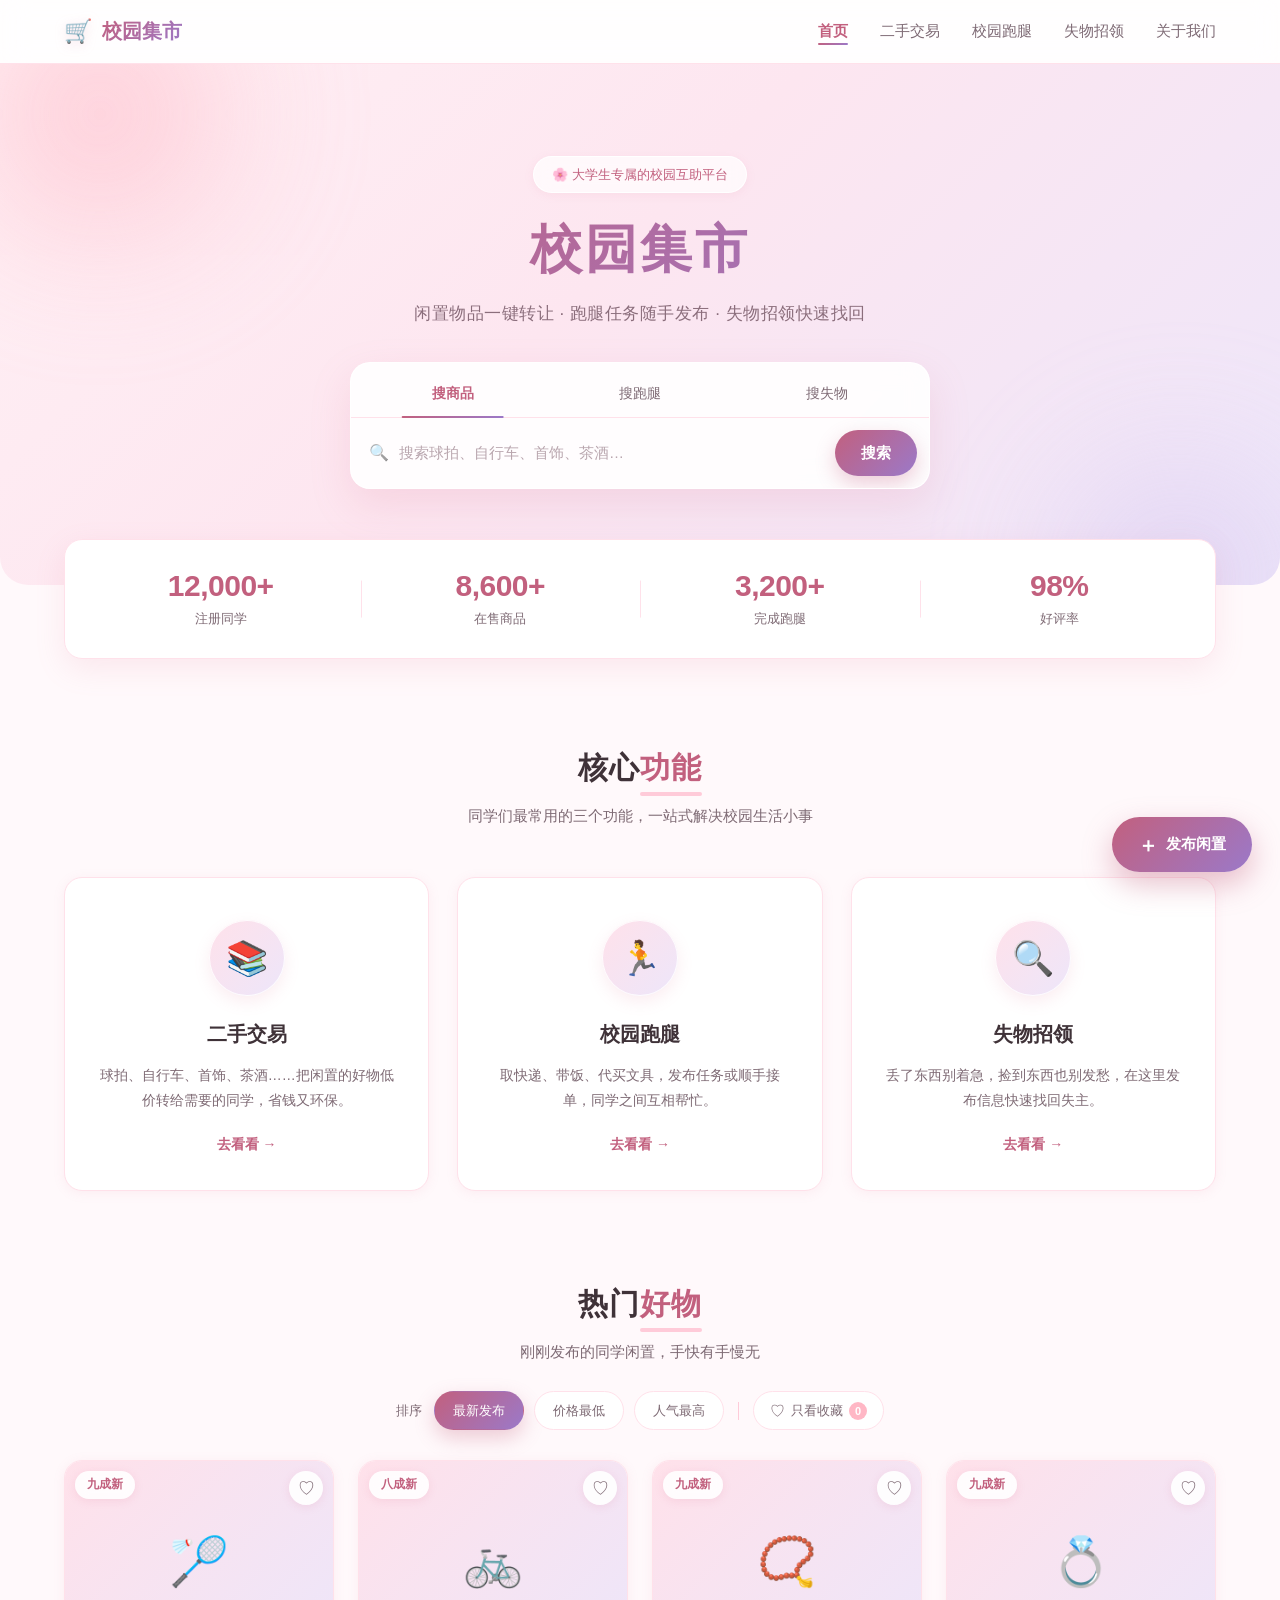
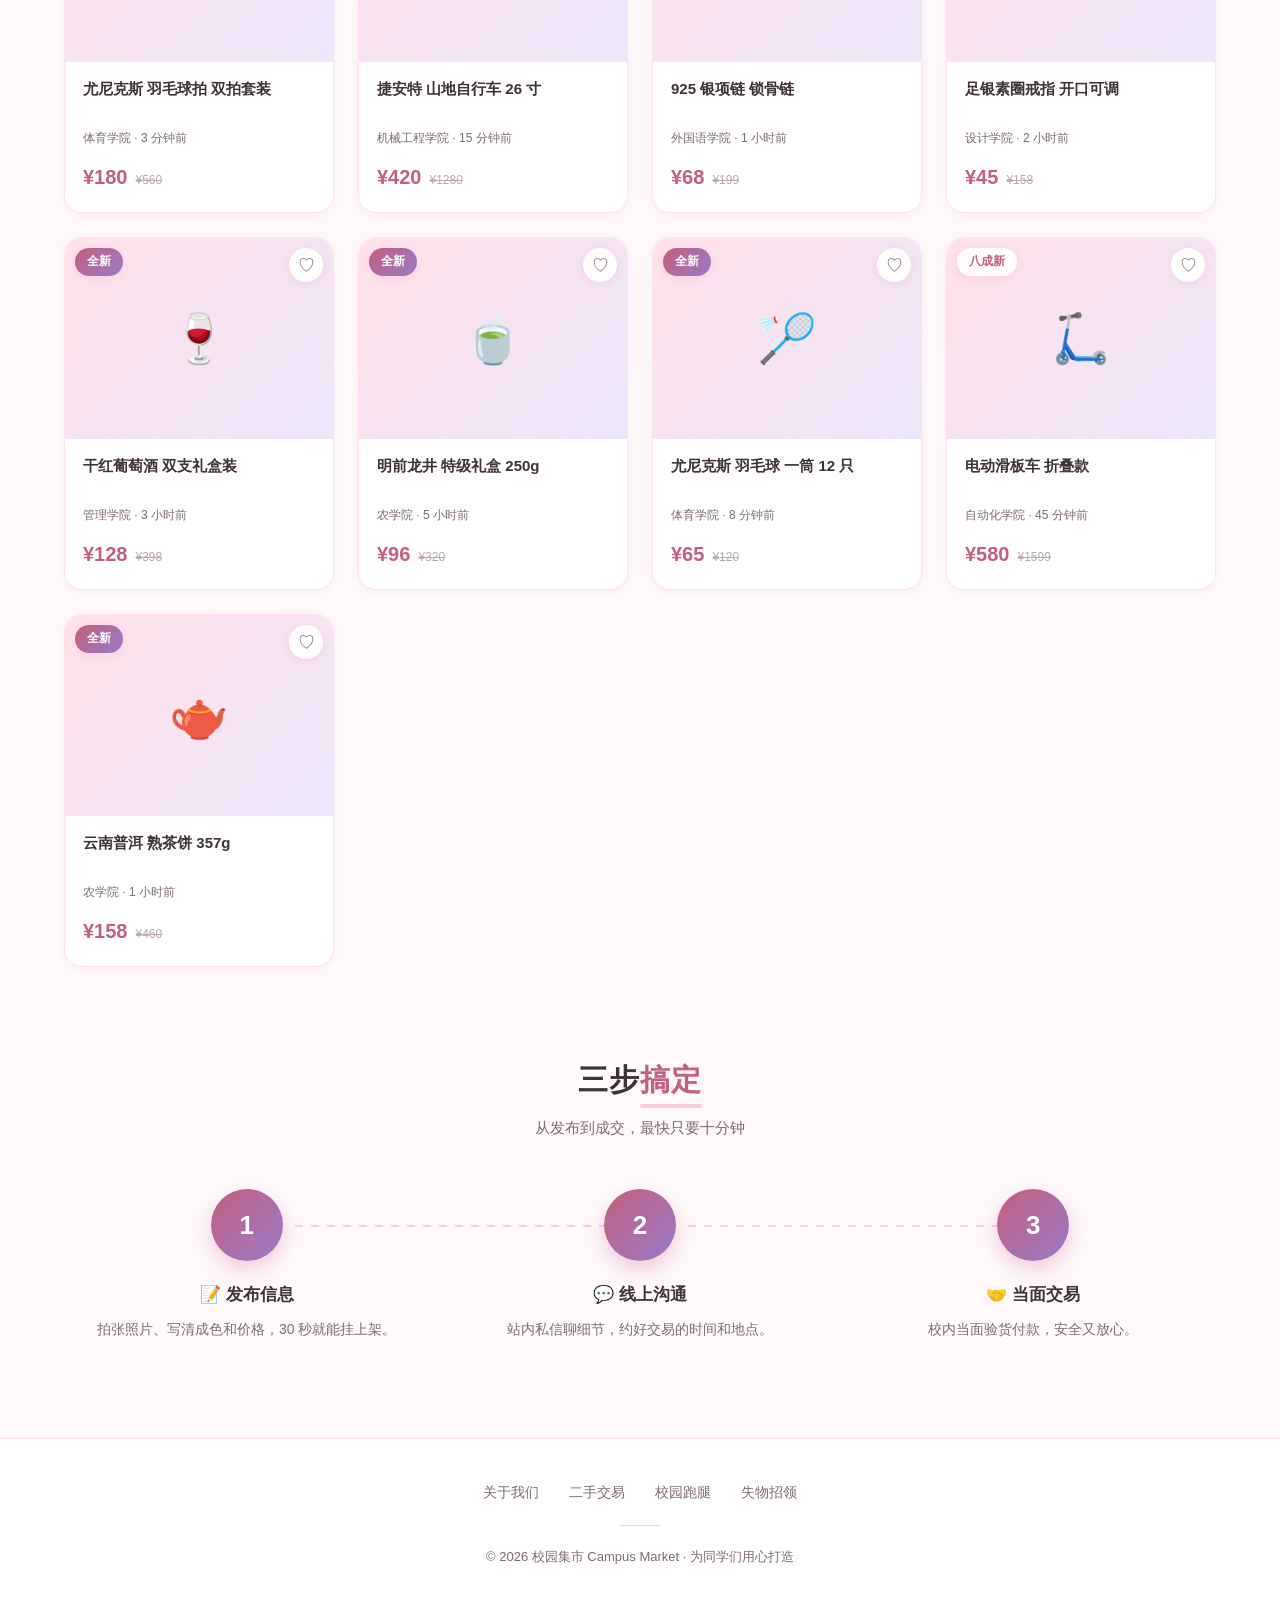
==== index.html @ 356d1a23 "Add files via upload" ====
<!DOCTYPE html>
<!-- 声明文档类型为 HTML5，浏览器会以“标准模式”渲染页面 -->
<html lang="zh-CN">
<!-- lang="zh-CN" 告诉浏览器和搜索引擎：本页面的主要语言是简体中文 -->

<head>
    <!-- ==================== 页面元信息（不会显示在页面上） ==================== -->

    <!-- 字符编码使用 UTF-8，否则中文可能显示成乱码 -->
    <meta charset="UTF-8">

    <!-- 移动端适配：让页面宽度 = 设备宽度，初始缩放比例为 1，保证手机上不变形 -->
    <meta name="viewport" content="width=device-width, initial-scale=1.0">

    <!-- 页面描述，主要给搜索引擎看（SEO），对页面显示没有影响 -->
    <meta name="description" content="校园集市 —— 大学生专属的二手交易、校园跑腿与失物招领平台">

    <!-- 显示在浏览器标签页上的标题 -->
    <title>校园集市 - 大学生二手交易与互助平台</title>

    <!-- 引入外部样式表：rel="stylesheet" 表示“这是一个样式表”，href 是文件路径
         （三个文件在同一个目录下，所以直接写文件名即可）
         注意：<link> 必须写在 <head> 里，且要在页面渲染前加载，否则会出现“样式闪烁” -->
    <link rel="stylesheet" href="style.css">

    <!-- 浏览器标签页上的小图标。SVG 一个文件适配所有尺寸，缩放不糊 -->
    <link rel="icon" type="image/svg+xml" href="favicon.svg">

    <!-- 手机浏览器地址栏的配色，跟着站点主题走。没有这句会是一截白条 -->
    <meta name="theme-color" content="#FFE1EA">

    <!-- ==================== 引入脚本 ====================

         三个文件按顺序执行（defer 会保证按书写顺序跑，不会打乱）：

           common.js  公共部分：提示条、本地存储、通用小工具
           goods.js   商品模块：卡片、排序、收藏、筛选、弹窗、发布
           home.js    只有首页才有的：首屏搜索栏、数字滚动统计

         拆开的好处：二手交易页也只需要 common.js + goods.js，
         不用把首页那套搜索栏和统计条的代码也拖过去。
         （浏览器会缓存这几个文件，第二个页面打开时不会重新下载。）

         defer 表示“等 HTML 全部解析完再执行”，
         否则脚本可能找不到还没被创建出来的页面元素。 -->
    <script src="common.js" defer></script>
    <script src="chat.js" defer></script>
    <script src="goods.js" defer></script>
    <script src="home.js" defer></script>
</head>

<body>

    <!-- ==================================================================
         一、顶部导航栏
         <header> 表示页面的“页眉”区域；class="navbar" 交给 CSS 做固定定位 + 毛玻璃
         ================================================================== -->
    <header class="navbar">
        <!-- 用一个容器把内容限制在最大宽度内并水平居中，内容不会贴到屏幕两边 -->
        <div class="nav-container">

            <!-- Logo 区域：点击可以回到首页 -->
            <a href="index.html" class="logo">
                <span class="logo-icon">🛒</span>
                <!-- 这个 span 里的文字会被 CSS 做成“粉紫渐变文字” -->
                <span class="logo-text">校园集市</span>
            </a>

            <!-- <nav> 表示“导航”区域，<ul> 是无序列表，<li> 是列表项 -->
            <nav class="nav-wrap">
                <ul class="nav-menu">
                    <!-- class="active" 用来标记“当前所在页面”，CSS 会给它加下划线。
                         每个页面把自己的那一个改成 active 即可，
                         这样用户一眼就知道自己在哪儿。 -->
                    <li><a href="index.html" class="active">首页</a></li>
                    <li><a href="goods.html">二手交易</a></li>
                    <li><a href="errand.html">校园跑腿</a></li>
                    <li><a href="lost.html">失物招领</a></li>
                    <li><a href="about.html">关于我们</a></li>
                </ul>
            </nav>

        </div>
    </header>

    <!-- <main> 表示页面的“主要内容”区域，一个页面通常只写一个。
         它同时承担着“把页脚顶到页面最底部”的任务，具体原理见 style.css -->
    <main>

        <!-- ==================================================================
             二、欢迎横幅（Hero 区域）
             ================================================================== -->
        <section class="hero">

            <!-- 装饰用的柔光圆斑：纯视觉效果，不承载任何信息。
                 aria-hidden="true" 告诉屏幕阅读器“直接跳过这两个元素”，
                 否则读屏软件可能会把它们当成无意义的内容念出来。 -->
            <div class="hero-blob hero-blob--sakura" aria-hidden="true"></div>
            <div class="hero-blob hero-blob--lilac" aria-hidden="true"></div>

            <div class="hero-content">

                <!-- 小徽章：一句话点明产品定位，比直接上大标题更有层次 -->
                <span class="hero-badge">🌸 大学生专属的校园互助平台</span>

                <!-- h1 是页面的一级标题，一个页面最好只出现一次 -->
                <h1 class="hero-title">校园集市</h1>

                <!-- 副标题：对主标题做进一步说明 -->
                <p class="hero-subtitle">闲置物品一键转让 · 跑腿任务随手发布 · 失物招领快速找回</p>

                <!-- ============================================================
                     搜索栏（本页核心入口）

                     role="search" 是一个无障碍标记，告诉读屏软件“这块是搜索区”。
                     用 <form> 包起来的好处：按回车键能直接提交，不用另外写键盘事件。

                     ★ 注意每个 tab 上的 data-placeholder 属性。
                       data-* 是 HTML5 提供的“自定义数据属性”，
                       专门用来在标签上挂一些 JS 需要读、但页面上不显示的小数据。
                       这里存的是“切换到该标签时，输入框应该显示什么提示语”，
                       JS 用 tab.dataset.placeholder 就能读到。
                     ============================================================ -->
                <form class="search-card" role="search">

                    <!-- 搜索类型切换标签 -->
                    <div class="search-tabs" aria-label="选择搜索类型">

                        <!-- is-active 表示“当前选中”。
                             type="button" 很关键：<button> 在 form 里默认是 submit，
                             不加这句，点标签会直接提交表单刷新页面。 -->
                        <button type="button" class="search-tab is-active" aria-pressed="true"
                                data-tab="goods"
                                data-placeholder="搜索球拍、自行车、首饰、茶酒…">搜商品</button>

                        <button type="button" class="search-tab" aria-pressed="false"
                                data-tab="errand"
                                data-placeholder="搜索取快递、带饭、代买文具…">搜跑腿</button>

                        <button type="button" class="search-tab" aria-pressed="false"
                                data-tab="lost"
                                data-placeholder="搜索校园卡、雨伞、耳机…">搜失物</button>

                    </div>

                    <!-- 输入行：放大镜图标 + 输入框 + 搜索按钮 -->
                    <div class="search-row">
                        <span class="search-icon" aria-hidden="true">🔍</span>

                        <!-- aria-label 是给读屏软件念的说明。
                             因为这里没有可见的 <label> 文字，所以要补一个 -->
                        <input type="search" class="search-input"
                               placeholder="搜索球拍、自行车、首饰、茶酒…"
                               aria-label="搜索内容">

                        <button type="submit" class="search-submit">搜索</button>
                    </div>

                </form>

            </div>
        </section>

        <!-- ==================================================================
             三、数据统计条
             用一组数字快速建立信任感。它靠负外边距“骑”在 Hero 的底边上，
             和 Hero 的圆角咬合在一起，是很常见的精致排版手法。
             ================================================================== -->
        <section class="stats">
            <div class="stats-card">

                <!-- 每个数字都是「数值 + 说明」的结构。
                     data-target 存目标数字、data-suffix 存单位，
                     script.js 会读这两个属性做“数字从 0 滚上来”的动画。
                     标签里的文字是给 JS 没加载出来时兜底用的。 -->
                <div class="stat">
                    <span class="stat-num" data-target="12000" data-suffix="+">12,000+</span>
                    <span class="stat-label">注册同学</span>
                </div>

                <div class="stat">
                    <span class="stat-num" data-target="8600" data-suffix="+">8,600+</span>
                    <span class="stat-label">在售商品</span>
                </div>

                <div class="stat">
                    <span class="stat-num" data-target="3200" data-suffix="+">3,200+</span>
                    <span class="stat-label">完成跑腿</span>
                </div>

                <div class="stat">
                    <span class="stat-num" data-target="98" data-suffix="%">98%</span>
                    <span class="stat-label">好评率</span>
                </div>

            </div>
        </section>

        <!-- ==================================================================
             四、核心功能卡片
             ================================================================== -->
        <section class="features">

            <!-- 标题用 <span> 包住后半部分，方便单独给这几个字上色（标题高亮） -->
            <h2 class="section-title">核心<span>功能</span></h2>
            <p class="section-subtitle">同学们最常用的三个功能，一站式解决校园生活小事</p>

            <!-- 外层用 CSS Grid 布局，三张卡片会自动排列并适配屏幕宽度 -->
            <div class="card-grid">

                <!-- 卡片 1：二手交易

                     ★ 整张卡片本身就是一个 <a>，点哪儿都能跳进对应的页面。

                       注意里面那个“去看看”必须写成 <span>，不能再是 <a> ——
                       <a> 里面套 <a> 是无效的 HTML，浏览器会把它拆开，
                       结果是点小链接跳一次、点卡片又跳一次，甚至两次都跳不出去。
                       所以这里只保留它的样子（.card-link 那套样式），
                       跳转交给外层的卡片来负责。 -->
                <a class="card" href="goods.html">
                    <!-- 图标：这里先用 emoji，不需要额外下载图片，后续可以换成 <img> -->
                    <div class="card-icon">📚</div>
                    <h3 class="card-title">二手交易</h3>
                    <p class="card-desc">球拍、自行车、首饰、茶酒……把闲置的好物低价转给需要的同学，省钱又环保。</p>
                    <span class="card-link">去看看 →</span>
                </a>

                <!-- 卡片 2：校园跑腿 -->
                <a class="card" href="errand.html">
                    <div class="card-icon">🏃</div>
                    <h3 class="card-title">校园跑腿</h3>
                    <p class="card-desc">取快递、带饭、代买文具，发布任务或顺手接单，同学之间互相帮忙。</p>
                    <span class="card-link">去看看 →</span>
                </a>

                <!-- 卡片 3：失物招领 -->
                <a class="card" href="lost.html">
                    <div class="card-icon">🔍</div>
                    <h3 class="card-title">失物招领</h3>
                    <p class="card-desc">丢了东西别着急，捡到东西也别发愁，在这里发布信息快速找回失主。</p>
                    <span class="card-link">去看看 →</span>
                </a>

            </div>
        </section>


        <!-- ==================================================================
             五、热门好物
             这一块把首页从“介绍页”变成“真的有内容的集市”，
             是让页面显得“活”的关键。
             ================================================================== -->
        <!-- id="hot" 是给页内跳转用的锚点：
             “核心功能”里那张二手交易卡片的“去看看”就指向这里。 -->
        <section class="hot" id="hot">

            <h2 class="section-title">热门<span>好物</span></h2>
            <p class="section-subtitle">刚刚发布的同学闲置，手快有手慢无</p>

            <!-- 排序工具栏。
                 data-sort 的值要和 script.js 里 sorters 查找表的键名一致。 -->
            <div class="goods-toolbar">
                <span class="toolbar-label">排序</span>

                <!-- 三个排序按钮是一组“单选”：点一个，另外两个自动取消 -->
                <button type="button" class="sort-btn is-active" aria-pressed="true"  data-sort="time">最新发布</button>
                <button type="button" class="sort-btn" aria-pressed="false" data-sort="price">价格最低</button>
                <button type="button" class="sort-btn" aria-pressed="false" data-sort="hot">人气最高</button>

                <!-- 一条细竖线，把“排序”和“筛选”这两类操作分开 -->
                <span class="toolbar-divider" aria-hidden="true"></span>

                <!-- 这个和排序按钮不一样，它是一个可以独立开关的“切换键”：
                     任意排序下都能叠加使用。所以 aria-pressed 表达的是开/关，
                     而不是“这一组里的第几个”。 -->
                <button type="button" class="fav-filter" id="favFilterBtn" aria-pressed="false">
                    <span class="fav-filter-heart" aria-hidden="true">♡</span>
                    <span>只看收藏</span>
                    <span class="fav-count" id="favCount">0</span>
                </button>
            </div>

            <div class="goods-grid">

                <!-- 商品卡片。
                     注意 .goods-thumb 现在是 emoji 占位，
                     以后换成 <img src="..." alt="..."> 就能直接放真实图片。 -->
                <article class="goods-card"
                         tabindex="0"
                         aria-haspopup="dialog"
                         data-id="demo-1"
                         data-category="运动器材"
                         data-time="3" data-price="180" data-hot="328"
                         data-seller="五子棋"
                         data-desc="大一买的，打了一个学期，拍面无磕碰，手柄胶刚换过新的。附送拍包和两个备用吸汗带。">
                    <div class="goods-thumb">🏸</div>
                    <span class="goods-tag">九成新</span>

                    <!-- 收藏按钮。浮在图片右上角，和左上角的成色标签对称。
                         ♡ / ♥ 两个形状靠 JS 切换，不需要换图片。 -->
                    <button type="button" class="fav-btn" aria-label="收藏" aria-pressed="false">♡</button>
                    <div class="goods-body">
                        <h3 class="goods-name">尤尼克斯 羽毛球拍 双拍套装</h3>
                        <p class="goods-meta">体育学院 · 3 分钟前</p>
                        <div class="goods-foot">
                            <span class="goods-price">¥180</span>
                            <span class="goods-origin">¥560</span>
                        </div>
                    </div>
                </article>

                <article class="goods-card"
                         tabindex="0"
                         aria-haspopup="dialog"
                         data-id="demo-2"
                         data-category="代步工具"
                         data-time="15" data-price="420" data-hot="512"
                         data-seller="皇子"
                         data-desc="毕业了带不走，车况良好，刚换过刹车皮，送车锁和打气筒。只在校本部当面交易。">
                    <div class="goods-thumb">🚲</div>
                    <span class="goods-tag">八成新</span>
                    <button type="button" class="fav-btn" aria-label="收藏" aria-pressed="false">♡</button>
                    <div class="goods-body">
                        <h3 class="goods-name">捷安特 山地自行车 26 寸</h3>
                        <p class="goods-meta">机械工程学院 · 15 分钟前</p>
                        <div class="goods-foot">
                            <span class="goods-price">¥420</span>
                            <span class="goods-origin">¥1280</span>
                        </div>
                    </div>
                </article>

                <article class="goods-card"
                         tabindex="0"
                         aria-haspopup="dialog"
                         data-id="demo-3"
                         data-category="首饰配饰"
                         data-time="60" data-price="68" data-hot="276"
                         data-seller="傻尹尹"
                         data-desc="朋友送的和自己风格不搭，只戴过两次就收起来了，没有氧化发黑，附原装小盒和擦拭布。">
                    <div class="goods-thumb">📿</div>
                    <span class="goods-tag">九成新</span>
                    <button type="button" class="fav-btn" aria-label="收藏" aria-pressed="false">♡</button>
                    <div class="goods-body">
                        <h3 class="goods-name">925 银项链 锁骨链</h3>
                        <p class="goods-meta">外国语学院 · 1 小时前</p>
                        <div class="goods-foot">
                            <span class="goods-price">¥68</span>
                            <span class="goods-origin">¥199</span>
                        </div>
                    </div>
                </article>

                <article class="goods-card"
                         tabindex="0"
                         aria-haspopup="dialog"
                         data-id="demo-4"
                         data-category="首饰配饰"
                         data-time="120" data-price="45" data-hot="194"
                         data-seller="小猪婷"
                         data-desc="只戴过一两次，表面没有划痕，开口式可调节大小不挑手指。附赠绒布小袋。">
                    <div class="goods-thumb">💍</div>
                    <span class="goods-tag">九成新</span>
                    <button type="button" class="fav-btn" aria-label="收藏" aria-pressed="false">♡</button>
                    <div class="goods-body">
                        <h3 class="goods-name">足银素圈戒指 开口可调</h3>
                        <p class="goods-meta">设计学院 · 2 小时前</p>
                        <div class="goods-foot">
                            <span class="goods-price">¥45</span>
                            <span class="goods-origin">¥158</span>
                        </div>
                    </div>
                </article>

                <article class="goods-card"
                         tabindex="0"
                         aria-haspopup="dialog"
                         data-id="demo-5"
                         data-category="酒水饮品"
                         data-time="180" data-price="128" data-hot="88"
                         data-seller="时不与我"
                         data-desc="家里寄来的，自己平时不喝酒，原箱未拆封，保质期内。礼盒完好，送人也体面。">
                    <div class="goods-thumb">🍷</div>
                    <!-- 全新未拆的用另一个颜色的小标签，一眼就能区分出来 -->
                    <span class="goods-tag goods-tag--new">全新</span>
                    <button type="button" class="fav-btn" aria-label="收藏" aria-pressed="false">♡</button>
                    <div class="goods-body">
                        <h3 class="goods-name">干红葡萄酒 双支礼盒装</h3>
                        <p class="goods-meta">管理学院 · 3 小时前</p>
                        <div class="goods-foot">
                            <span class="goods-price">¥128</span>
                            <span class="goods-origin">¥398</span>
                        </div>
                    </div>
                </article>

                <article class="goods-card"
                         tabindex="0"
                         aria-haspopup="dialog"
                         data-id="demo-6"
                         data-category="茶叶干货"
                         data-time="300" data-price="96" data-hot="143"
                         data-seller="张呆贾"
                         data-desc="家里是茶农，今年的明前新茶，自留多了转一盒。铁罐密封包装，附手提袋，未开封。">
                    <div class="goods-thumb">🍵</div>
                    <span class="goods-tag goods-tag--new">全新</span>
                    <button type="button" class="fav-btn" aria-label="收藏" aria-pressed="false">♡</button>
                    <div class="goods-body">
                        <h3 class="goods-name">明前龙井 特级礼盒 250g</h3>
                        <p class="goods-meta">农学院 · 5 小时前</p>
                        <div class="goods-foot">
                            <span class="goods-price">¥96</span>
                            <span class="goods-origin">¥320</span>
                        </div>
                    </div>
                </article>

<article class="goods-card"
                         tabindex="0"
                         aria-haspopup="dialog"
                         data-id="demo-7"
                         data-category="运动器材"
                         data-time="8" data-price="65" data-hot="201"
                         data-seller="谷老大"
                         data-desc="买多了，整筒未拆封，AS-05 比赛级。可以拆成两筒分着出。">
                    <div class="goods-thumb">🏸</div>
                    <span class="goods-tag goods-tag--new">全新</span>
                    <button type="button" class="fav-btn" aria-label="收藏" aria-pressed="false">♡</button>
                    <div class="goods-body">
                        <h3 class="goods-name">尤尼克斯 羽毛球 一筒 12 只</h3>
                        <p class="goods-meta">体育学院 · 8 分钟前</p>
                        <div class="goods-foot">
                            <span class="goods-price">¥65</span>
                            <span class="goods-origin">¥120</span>
                        </div>
                    </div>
                </article>

<article class="goods-card"
                         tabindex="0"
                         aria-haspopup="dialog"
                         data-id="demo-8"
                         data-category="代步工具"
                         data-time="45" data-price="580" data-hot="367"
                         data-seller="温温"
                         data-desc="骑了一年上下课，电池健康，续航实测 20 公里左右。刚换过轮胎，送充电器和车锁。">
                    <div class="goods-thumb">🛴</div>
                    <span class="goods-tag">八成新</span>
                    <button type="button" class="fav-btn" aria-label="收藏" aria-pressed="false">♡</button>
                    <div class="goods-body">
                        <h3 class="goods-name">电动滑板车 折叠款</h3>
                        <p class="goods-meta">自动化学院 · 45 分钟前</p>
                        <div class="goods-foot">
                            <span class="goods-price">¥580</span>
                            <span class="goods-origin">¥1599</span>
                        </div>
                    </div>
                </article>

<article class="goods-card"
                         tabindex="0"
                         aria-haspopup="dialog"
                         data-id="demo-9"
                         data-category="茶叶干货"
                         data-time="95" data-price="158" data-hot="132"
                         data-seller="礼拜天"
                         data-desc="自家存的茶，2019 年的料，一直干仓存放。原包装未拆，附茶针一把。">
                    <div class="goods-thumb">🫖</div>
                    <span class="goods-tag goods-tag--new">全新</span>
                    <button type="button" class="fav-btn" aria-label="收藏" aria-pressed="false">♡</button>
                    <div class="goods-body">
                        <h3 class="goods-name">云南普洱 熟茶饼 357g</h3>
                        <p class="goods-meta">农学院 · 1 小时前</p>
                        <div class="goods-foot">
                            <span class="goods-price">¥158</span>
                            <span class="goods-origin">¥460</span>
                        </div>
                    </div>
                </article>

            </div>

            <!-- ============================================================
                 筛选状态提示条

                 只要用户开了筛选（搜了关键词、或开了“只看收藏”），
                 它就出现，明明白白告诉用户“你现在看到的不是全部”。
                 少了它，用户过一会儿就会纳闷“怎么只剩两件商品了”。
                 ============================================================ -->
            <div class="filter-tip" id="filterTip" hidden>
                <span id="filterTipText"></span>
                <button type="button" class="filter-clear" id="filterClearBtn">清除筛选</button>
            </div>

            <!-- ============================================================
                 空状态（一件商品都没筛出来时显示）

                 注意它得放在 .goods-grid 外面：
                 网格里的元素会被当成格子来排版，放在里面会占掉一个格位。
                 ============================================================ -->
            <div class="empty-state" id="emptyState" hidden>
                <div class="empty-icon">🔍</div>
                <p class="empty-title">没有找到相关商品</p>
                <p class="empty-desc">换个关键词试试，或者先看看全部好物</p>
                <button type="button" class="empty-btn" id="emptyResetBtn">查看全部商品</button>
            </div>

        </section>

        <!-- ==================================================================
             六、使用流程
             让第一次来的同学知道“这东西怎么用”，降低上手门槛。
             ================================================================== -->
        <section class="steps">

            <h2 class="section-title">三步<span>搞定</span></h2>
            <p class="section-subtitle">从发布到成交，最快只要十分钟</p>

            <div class="steps-list">

                <!-- 步骤之间那条虚线，是用 CSS 伪元素画出来的（见 style.css）。
                     所以 HTML 里不需要额外写“连线”的标签。 -->
                <div class="step">
                    <div class="step-num">1</div>
                    <h3 class="step-title">📝 发布信息</h3>
                    <p class="step-desc">拍张照片、写清成色和价格，30 秒就能挂上架。</p>
                </div>

                <div class="step">
                    <div class="step-num">2</div>
                    <h3 class="step-title">💬 线上沟通</h3>
                    <p class="step-desc">站内私信聊细节，约好交易的时间和地点。</p>
                </div>

                <div class="step">
                    <div class="step-num">3</div>
                    <h3 class="step-title">🤝 当面交易</h3>
                    <p class="step-desc">校内当面验货付款，安全又放心。</p>
                </div>

            </div>
        </section>

    </main>

    <!-- ==================================================================
         四、页脚
         即使页面内容很少、撑不满一屏，页脚也会贴在窗口最底部
         （靠 style.css 里 body 的 flex 布局实现，不是靠固定定位）
         ================================================================== -->
    <footer class="footer">
        <div class="footer-container">

            <!-- 页脚文字链接：可以复用导航菜单的思路，也是一组 <ul> + <li> -->
            <ul class="footer-links">
                <li><a href="about.html">关于我们</a></li>
                <li><a href="goods.html">二手交易</a></li>
                <li><a href="errand.html">校园跑腿</a></li>
                <li><a href="lost.html">失物招领</a></li>
            </ul>

            <!-- 版权信息：&copy; 是 HTML 实体，显示出来就是 © 符号 -->
            <p class="footer-copyright">
                &copy; 2026 校园集市 Campus Market · 为同学们用心打造
            </p>

        </div>
    </footer>

    <!-- ==================================================================
         七、商品详情弹窗

         这里用的是浏览器原生的 <dialog> 元素，而不是自己用 <div> 拼一个。
         原生 <dialog> 配合 JS 的 showModal() 会免费帮我们做好三件事：

           1. 按 Esc 键自动关闭
           2. 自动把键盘焦点锁在弹窗内部（背景元素按 Tab 键选不中）
           3. 自动盖在所有内容的最上层（top layer），不受任何 z-index 影响

         这三件事自己用 div 实现要写不少代码，还容易漏掉细节。

         注意：弹窗里的文字现在是写死的占位内容，
         真正的数据由 script.js 在打开的那一刻从卡片上读出来填进去。
         ================================================================== -->
    <dialog class="goods-modal" id="goodsModal">

        <!-- 关闭按钮。里面只有一个 × 符号，
             aria-label 是用来告诉读屏软件“这个按钮是干嘛的”。 -->
        <button type="button" class="modal-close" aria-label="关闭弹窗">×</button>

        <!-- 图片区：和卡片一样，先放 emoji 占位 -->
        <div class="modal-thumb" aria-hidden="true">🏸</div>

        <div class="modal-body">

            <!-- 这里复用卡片的 .goods-tag 样式，
                 但在弹窗里它不再是“浮在图片上”的，所以样式表里有针对性的覆盖 -->
            <span class="goods-tag">九成新</span>

            <h2 class="modal-title">商品名称</h2>
            <p class="modal-meta">学院 · 时间 · 卖家</p>

            <div class="modal-price">
                <span class="modal-price-now">¥0</span>
                <span class="modal-price-origin">¥0</span>
            </div>

            <p class="modal-desc">商品描述</p>

            <div class="modal-actions">

                <!-- data-role 是专门留给 JS 用的“钩子”。
                     为什么不用 class 当钩子？
                     因为 class 是给 CSS 做样式的，以后调样式换掉类名，
                     JS 就跟着找不到元素了。data-* 干这件事，两边互不干扰。 -->

                <!-- 别人的商品：收藏 + 联系卖家 -->
                <button type="button" class="modal-btn modal-btn--ghost"   data-role="collect">♡ 收藏</button>
                <button type="button" class="modal-btn modal-btn--primary" data-role="contact">联系卖家</button>

                <!-- 自己发布的商品：编辑 + 撤回。
                     hidden 是 HTML 自带的隐藏开关，JS 只要切换这个属性就行。
                     （前提是 .modal-btn 没设置 display，否则会把 hidden 覆盖掉——我们确实没设。） -->
                <button type="button" class="modal-btn modal-btn--ghost"  data-role="edit"   hidden>编辑</button>
                <button type="button" class="modal-btn modal-btn--danger" data-role="delete" hidden>撤回发布</button>

            </div>

        </div>
    </dialog>

    <!-- ==================================================================
         八、顶部提示条容器

         平时是个空的盒子，JS 往里塞提示条时，它会自动出现在顶部中间。

         aria-live="polite" 是给读屏软件的信号：
         “这块区域的内容会变，变了之后念出来，但别打断用户正在读的东西”。
         少了这个属性，视障同学完全感知不到操作成功了——对他们来说，
         点了“确认发布”和没点是一样的。
         ================================================================== -->
    <div class="toast-wrap" id="toastWrap" aria-live="polite"></div>

    <!-- ==================================================================
         九、悬浮发布按钮

         固定在右下角，不管页面滚到哪里都在。
         如果塞进导航栏，手机上那 5 个菜单项已经要靠横向滚动了，再加一个会更挤。
         ================================================================== -->
    <button type="button" class="fab" id="publishBtn">
        <span class="fab-plus" aria-hidden="true">＋</span>
        <span>发布闲置</span>
    </button>

    <!-- ==================================================================
         九、发布商品弹窗

         同样是原生 <dialog>，不再重复它的好处。
         注意这里是个 <form>，由此带来两个后果：

           1. 在任意输入框里按回车都会自动提交表单（不用另外写键盘事件）
           2. 里面的 <button> 必须显式写 type="button"，
              否则它默认就是 submit，点一下就把表单提交了
         ================================================================== -->
    <dialog class="publish-modal" id="publishModal">

        <button type="button" class="modal-close" aria-label="关闭弹窗">×</button>

        <!-- novalidate 是关掉浏览器自带的校验气泡，
             改由 script.js 用我们自己写的规则和样式来提示。 -->
        <form class="publish-form" id="publishForm" novalidate>

            <h2 class="publish-title">发布闲置</h2>
            <p class="publish-sub">填好下面的信息，30 秒就能挂上架</p>

            <!-- 封面图标：目前还没有真实的图片上传，
                 先让用户挑一个 emoji 当封面，和列表里的样式保持一致 -->
            <div class="field">
                <span class="field-label">选个图标当封面</span>
                <div class="emoji-picker">
                    <button type="button" class="emoji-opt is-active" aria-pressed="true">🏸</button>
                    <button type="button" class="emoji-opt" aria-pressed="false">🚲</button>
                    <button type="button" class="emoji-opt" aria-pressed="false">📿</button>
                    <button type="button" class="emoji-opt" aria-pressed="false">💍</button>
                    <button type="button" class="emoji-opt" aria-pressed="false">🍷</button>
                    <button type="button" class="emoji-opt" aria-pressed="false">🍵</button>
                    <button type="button" class="emoji-opt" aria-pressed="false">⌚</button>
                    <button type="button" class="emoji-opt" aria-pressed="false">📱</button>
                    <button type="button" class="emoji-opt" aria-pressed="false">📦</button>
                </div>
            </div>

            <!-- 商品标题 -->
            <div class="field">
                <!-- for="pubTitle" 和下面 input 的 id 对应，
                     这样点文字就能聚焦到输入框，读屏软件也能正确朗读 -->
                <label class="field-label" for="pubTitle">商品标题 <span class="req">*</span></label>
                <input id="pubTitle" type="text" class="field-input" maxlength="30"
                       placeholder="例如：尤尼克斯 羽毛球拍 双拍套装">
                <!-- 错误提示平时是隐藏的，只有外层 .field 被加上 has-error 才显示 -->
                <p class="field-error">请填写商品标题</p>
            </div>

            <!-- 分类 + 成色：两列并排 -->
            <div class="field-row">
                <div class="field">
                    <label class="field-label" for="pubCategory">分类</label>
                    <select id="pubCategory" class="field-input">
                        <option value="运动器材">🏸 运动器材</option>
                        <option value="代步工具">🚲 代步工具</option>
                        <option value="首饰配饰">📿 首饰配饰</option>
                        <option value="酒水饮品">🍷 酒水饮品</option>
                        <option value="茶叶干货">🍵 茶叶干货</option>
                        <option value="食品小吃">🍜 食品小吃</option>
                        <option value="生活百货">📦 生活百货</option>
                    </select>
                </div>
                <div class="field">
                    <label class="field-label" for="pubCondition">成色</label>
                    <select id="pubCondition" class="field-input">
                        <option>全新</option>
                        <option selected>九成新</option>
                        <option>八成新</option>
                        <option>七成新</option>
                    </select>
                </div>
            </div>

            <!-- 售价 + 原价 -->
            <div class="field-row">
                <div class="field">
                    <label class="field-label" for="pubPrice">售价 <span class="req">*</span></label>

                    <!-- 货币符号和输入框拼成一个整体，
                         这样 ¥ 不会因为输入框获得焦点而错位 -->
                    <div class="input-affix">
                        <span class="affix" aria-hidden="true">¥</span>
                        <input id="pubPrice" type="number" min="0" step="1" class="field-input" placeholder="0">
                    </div>
                    <p class="field-error">请填写一个大于 0 的售价</p>
                </div>
                <div class="field">
                    <label class="field-label" for="pubOrigin">原价（选填）</label>
                    <div class="input-affix">
                        <span class="affix" aria-hidden="true">¥</span>
                        <input id="pubOrigin" type="number" min="0" step="1" class="field-input" placeholder="填了会显示划线价">
                    </div>
                </div>
            </div>

            <!-- 商品描述 -->
            <div class="field">
                <label class="field-label" for="pubDesc">商品描述 <span class="req">*</span></label>
                <textarea id="pubDesc" class="field-input field-textarea" rows="3" maxlength="120"
                          placeholder="说说成色、用了多久、带什么配件……"></textarea>
                <p class="field-error">请简单描述一下这件商品</p>
            </div>

            <!-- 所在学院 -->
            <div class="field">
                <label class="field-label" for="pubCollege">所在学院</label>
                <select id="pubCollege" class="field-input">
                    <option>体育学院</option>
                    <option>机械工程学院</option>
                    <option>外国语学院</option>
                    <option>设计学院</option>
                    <option>管理学院</option>
                    <option>农学院</option>
                    <option>其他学院</option>
                </select>
            </div>

            <div class="publish-actions">
                <!-- data-close 只是个标记，方便 JS 找到这个按钮 -->
                <button type="button" class="modal-btn modal-btn--ghost" data-close>取消</button>
                <button type="submit" class="modal-btn modal-btn--primary">确认发布</button>
            </div>

        </form>
    </dialog>

    <!-- ==================================================================
         十、私信弹窗（点商品详情里的“联系卖家”打开）

         结构和另外几个弹窗一样是原生 <dialog>，
         里面是一个极简聊天界面：上面是对话对象，中间是消息，下面是输入框。
         ================================================================== -->
    <dialog class="chat-modal" id="chatModal">

        <div class="chat-head">
            <!-- 头像就取名字的第一个字，不需要图片 -->
            <div class="chat-avatar" id="chatAvatar" aria-hidden="true">卖</div>

            <div class="chat-who">
                <h2 class="chat-name" id="chatName">卖家</h2>
                <p class="chat-sub" id="chatSub">校园集市私信</p>
            </div>

            <!-- 这里没用 .modal-close，因为那个是绝对定位到右上角的，
                 在这个布局里会盖到头像上。改成让它规规矩矩当一个普通子项。 -->
            <button type="button" class="chat-close" id="chatClose" aria-label="关闭私信">×</button>
        </div>

        <!-- role="log" 是给读屏软件的信号：
             “这是一串会不断往下追加的消息流，有新消息就念出来”，
             比单纯写一个 aria-live 更贴合聊天的语义。 -->
        <ul class="chat-list" id="chatList" role="log" aria-label="聊天记录"></ul>

        <!-- 快捷短语。内容由 chat.js 按场景填进来（商品 / 跑腿 / 失物 各不相同），
             所以这里只留一个空容器。 -->
        <div class="chat-quick" id="chatQuick"></div>

        <form class="chat-form" id="chatForm">
            <input type="text" class="chat-input" id="chatInput" autocomplete="off"
                   placeholder="打个招呼吧，问问成色、能不能面交……" aria-label="输入消息">
            <button type="submit" class="chat-send">发送</button>
        </form>

    </dialog>

    <!-- 回到顶部。滚过一屏才出现，点一下平滑滚回去，逻辑在 common.js 里 -->
    <button type="button" class="to-top to-top--high" id="toTop" aria-label="回到顶部">
        <span aria-hidden="true">↑</span>
    </button>

</body>
</html>
---- style.css ----
/* ============================================================
   校园集市 · 首页样式表
   主题：樱花粉（#FFB7C5 系）

   阅读顺序（也是写 CSS 的推荐顺序，从大到小、从全局到局部）：
   1. 变量：色阶 → 语义别名 → 尺寸 → 阴影
   2. 全局重置 + 撑满屏幕的布局骨架
   3. 全局细节（选中色、滚动条、焦点框）
   4. 通用工具类
   5. 导航栏
   6. 欢迎横幅（Hero）
   7. 搜索栏
   8. 功能卡片
   9. 数据统计条
  10. 热门好物
  11. 使用流程
  12. 浮层（弹窗 / 提示条 / 悬浮按钮）
  13. 页脚
  14. 入场动画
  15. 响应式适配（Media Queries）
  16. 内页通用组件
  17. 无障碍：尊重“减少动态效果”的系统设置
   ============================================================ */


/* ============================================================
   1. 变量（CSS 自定义属性）

   ★ 变量写法和用法：
       定义： --sakura-400: #FFB7C5;         （必须以两个减号开头）
       使用： color: var(--sakura-400);      （用 var() 函数取出来）
     变量定义在 :root 上，:root 就代表 <html> 元素，
     所以整个页面里任何元素都能读到它。

   ★ 变量故意分成两层：

     第一层【色阶】——客观的颜色名字（sakura-400 就是第 4 档樱花粉），
                      不带用途含义，只管“这是个什么颜色”。
     第二层【语义别名】——描述“这个颜色用来干什么”（背景？边框？文字？）。

     分层的好处：写样式时统一用第二层，比如 color: var(--color-text)。
     哪天想把所有正文从棕灰改成灰紫，只改 --color-text 一行；
     而想整体换主题，把第一层色阶整段替换掉就行，第二层一个字都不用动。
   ============================================================ */
:root {

    /* ========== 第一层：色阶 ========== */

    /* ---------- 樱花粉色阶 ----------
       色相定在 348° 附近，比常见的“玫红”（338°）偏红一点点，
       这就是樱花粉和洋红粉最本质的区别——不是深浅，是色相。
       整页靠 50 ~ 300 这几档最浅的撑起，600 以上只做小面积点缀。 */
    --sakura-50:  #FFF9FB;    /* 几乎看不出粉的米白 —— 整页大背景 */
    --sakura-100: #FFF0F4;    /* 极淡粉 —— 区块浅底、Hero 渐变起点 */
    --sakura-200: #FFE1EA;    /* 淡粉 —— 边框、分隔线 */
    --sakura-300: #FFCBD9;    /* 浅粉 —— 装饰、图标底、选中背景 */
    --sakura-400: #FFB7C5;    /* ★ 经典樱花粉（日本传统色「桜色」）—— 装饰光斑 */
    --sakura-500: #F09BB4;    /* 过渡档 —— 滚动条悬停等 */
    --sakura-600: #E07D99;    /* 玫粉 —— 渐变起点、填充色块 */
    --sakura-700: #C2607E;    /* 深樱粉 —— 白底上的文字（高亮、链接、Logo） */

    /* ---------- 淡紫色阶：和樱花粉搭配做渐变，营造梦幻感 ---------- */
    --lav-100: #F5F0FC;
    --lav-200: #EDE6FA;       /* Hero 渐变终点 */
    --lav-400: #D9C9F0;
    --lav-500: #C4A8E8;
    --lav-700: #9B79C9;       /* 渐变终点 / 深紫文字 */

    /* ---------- 中性色（都带一点暖调，和粉主题更协调） ---------- */
    --neutral-0:   #FFFFFF;  /* 纯白：卡片表面 */
    --neutral-900: #3F3238;  /* 深棕灰：正文文字，比纯黑柔和 */
    --neutral-500: #7E6A74;  /* 暖灰：次要文字（描述、版权、导航未选中项） */

    /* ========== 第二层：语义别名 ========== */

    /* ---- 背景与表面 ---- */
    --color-bg:        var(--sakura-50);    /* 整页背景 */
    --color-surface:   var(--neutral-0);    /* 卡片、页脚的表面色 */
    --color-border:    var(--sakura-200);   /* 描边：淡淡的樱花粉 */
    --color-border-strong: var(--sakura-300);

    /* ---- 文字 ---- */
    --color-text:      var(--neutral-900);
    --color-text-soft: var(--neutral-500);   /* 描述、版权等次要信息 */

    /* ---- 主色 ----
       小字和链接统一用 700 这一档（#C2607E），因为它在白底上的
       对比度约 4.0:1，能看清；600 那档只有 2.8:1，只适合大面积填充。 */
    --color-primary:        var(--sakura-700);
    --color-primary-strong: #A84E6B;         /* 悬停时再深一档 */

    /* ---- 状态色 ----
       表单校验出错时用。特意选了一个比主题粉更红、更沉的色，
       否则在满屏粉色的衬托下，“错误”看起来会像“强调”。 */
    --color-danger: #CC3A52;

    /* ---- 渐变（整段渐变也存成变量，换肤时一步到位） ---- */
    /* Hero 背景：淡粉 → 淡粉 → 淡紫。三个色标，中间那档让过渡更柔和 */
    --gradient-hero:  linear-gradient(135deg, #FFF0F4 0%, #FDE6F0 45%, #EDE6FA 100%);
    /* 品牌渐变：深樱粉 → 深紫。用在 Logo 文字、按钮、卡片高光条上 */
    --gradient-brand: linear-gradient(135deg, var(--sakura-700) 0%, var(--lav-700) 100%);
    /* 图标底色：更浅的版本，避免图标抢戏 */
    --gradient-icon:  linear-gradient(135deg, var(--sakura-200) 0%, var(--lav-200) 100%);

    /* ---- 尺寸 ---- */
    --nav-height: 64px;        /* 导航栏高度，body 和导航栏都要用，抽成变量才不会对不上 */
    --radius-sm: 10px;
    --radius: 18px;            /* 卡片圆角 */
    --radius-lg: 28px;
    --radius-pill: 999px;      /* 胶囊形状：给一个足够大的值就是圆头 */

    /* ---- 阴影 ----
       注意：这里的 rgba 用的是樱花粉的 RGB(224, 125, 153)，只调透明度。
       如果阴影用默认的黑色，在淡粉页面上会显脏、发灰，
       换成同色系阴影，整个页面才会“透”出粉调。 */
    --shadow-sm:   0 2px 12px rgba(224, 125, 153, 0.10);
    --shadow-md:   0 14px 34px rgba(224, 125, 153, 0.18);   /* 卡片悬停 */
    --shadow-lg:   0 18px 44px rgba(224, 125, 153, 0.22);   /* 搜索框聚焦 */
    --shadow-glow: 0 8px 20px rgba(194, 96, 126, 0.30);     /* 搜索按钮的粉色光晕 */

    /* ---- 动画时长（统一管理，保证全站节奏一致） ---- */
    --ease: cubic-bezier(0.22, 0.61, 0.36, 1);   /* 比 ease 更顺滑的缓动曲线 */
    --dur: 0.3s;
}


/* ============================================================
   2. 全局重置 + 布局骨架
   ============================================================ */

/* 浏览器对元素有默认的 margin / padding，先统一清掉，避免各处对不齐。 */
* {
    margin: 0;
    padding: 0;

    /* box-sizing: border-box 表示：设置 width 时，padding 和 border 算在宽度之内。
       这是现在前端开发的标准做法，能让宽度计算直观很多。 */
    box-sizing: border-box;
}

html {
    scroll-behavior: smooth;   /* 点击锚点链接时平滑滚动 */

    /* Firefox 的滚动条写法（标准属性，Chrome 走后面的 ::-webkit- 写法） */
    scrollbar-width: thin;
    scrollbar-color: var(--sakura-300) var(--color-bg);
}

body {
    /* 字体栈：优先用系统自带的中文字体，从前往后找，找到哪个用哪个 */
    font-family: "PingFang SC", "Hiragino Sans GB", "Microsoft YaHei",
                 "Helvetica Neue", Arial, sans-serif;

    background-color: var(--color-bg);
    color: var(--color-text);
    line-height: 1.65;        /* 行高：1.65 倍字号，中文阅读更舒服 */

    /* 字体抗锯齿：让文字在 macOS 上更细腻（精细感的小加分项） */
    -webkit-font-smoothing: antialiased;
    -moz-osx-font-smoothing: grayscale;

    /* ---------- 让页脚始终贴在页面底部（Sticky Footer） ----------
       思路：把 body 变成“竖向排列的弹性盒子”，
             再让中间的 <main> 自动占满所有剩余空间（flex: 1），
             剩余空间被吃掉后，页脚自然被挤到最底部。

       注意：不能用 position: fixed 把页脚钉在窗口底部，
             那样页面内容变长时，页脚会一直浮在文字上面挡住内容。

       100dvh 里的 dvh 是“动态视口高度”，比传统的 100vh 更准：
       手机浏览器滚动时地址栏会收起 / 展开，100vh 会导致多出一截滚动条，
       100dvh 会跟着实际可视高度变化。先写 100vh 是给老浏览器兜底，
       不支持 dvh 的浏览器会自动忽略第二行。 */
    min-height: 100vh;
    min-height: 100dvh;
    display: flex;
    flex-direction: column;

    /* 关键一步：导航栏是 fixed（脱离文档流、浮在上面）的，
       所以给 body 加一个等于导航栏高度的上内边距，
       否则页面最上面的内容会被导航栏盖住。 */
    padding-top: var(--nav-height);
}

/* 让主内容区“吃掉”所有剩余高度，把页脚顶到底部 */
main {
    flex: 1;
}

/* 链接默认是蓝色带下划线，这里统一去掉下划线并继承父元素颜色 */
a {
    text-decoration: none;
    color: inherit;
}

/* 去掉列表前面的小圆点 */
ul {
    list-style: none;
}

/* ---------- 把 hidden 属性的语义恢复成“彻底隐藏” ----------

   HTML 的 hidden 属性本意就是“别显示这个元素”。
   但它的 display: none 来自浏览器的默认样式表，优先级是最低的一档 ——
   只要作者样式里给同一个元素写了一句 display: flex，
   就能把它盖掉，元素照样显示出来。

   我们的 .filter-tip（display: flex）正好会踩到这个坑，
   所以在这里显式补一条，让 hidden 说了算，一劳永逸。

   （这也是为什么 .modal-btn 那些按钮一直没出问题：
     它们没设置 display，就不会和 hidden 打架。） */
[hidden] {
    display: none !important;
}

/* 表单控件默认不继承父元素的字体！
   这是新手最常踩的坑之一：页面上其他地方都是雅黑 / 苹方，
   唯独输入框和按钮变成了系统默认的宋体或 Times。
   所以必须显式写一句 font: inherit 或 font-family: inherit。 */
input,
button,
select,
textarea {
    /* 用 font: inherit 一行把字体、字号、行高、字重全部继承过来。
       ★ 这里原先漏了 select 和 textarea ——
         结果是发布弹窗里的“商品描述”变成了等宽字体（浏览器给 textarea 的默认值），
         几个下拉框变成了 Arial，和满页中文格格不入。
         所有表单控件都要写进来，漏一个就有一个会掉队。 */
    font: inherit;
}


/* ============================================================
   3. 全局细节（这些是最容易被忽略、但最影响“精致度”的地方）
   ============================================================ */

/* 用鼠标拖选文字时的底色。默认是浏览器蓝，和粉主题很违和 */
::selection {
    background-color: var(--sakura-300);
    color: var(--sakura-700);
}

/* 自定义滚动条（Chrome / Edge / Safari 生效） */
::-webkit-scrollbar {
    width: 10px;
}

::-webkit-scrollbar-track {
    background-color: var(--color-bg);            /* 轨道：跟页面背景一致 */
}

::-webkit-scrollbar-thumb {
    background-color: var(--sakura-300);          /* 滑块：浅樱花粉 */
    border-radius: var(--radius-pill);
    /* 加一圈和轨道同色的边框，视觉上把滑块“变细”，更秀气 */
    border: 2px solid var(--color-bg);
}

::-webkit-scrollbar-thumb:hover {
    background-color: var(--sakura-500);
}

/* 键盘 Tab 键聚焦时的外框。
   为什么要用 :focus-visible 而不是 :focus？
   因为 :focus 对“鼠标点击”也会生效，点一下按钮就冒出一个框很难看；
   :focus-visible 只在“键盘操作”时才显示，既美观又不牺牲无障碍。 */
:focus-visible {
    outline: 2px solid var(--sakura-400);
    outline-offset: 3px;
    border-radius: var(--radius-sm);
}


/* ============================================================
   4. 通用工具类
   ============================================================ */

/* 区块标题（如“核心功能”） */
.section-title {
    text-align: center;
    font-size: 30px;
    font-weight: 700;
    letter-spacing: 1px;
    margin-bottom: 12px;
    color: var(--color-text);
}

/* 标题里被 <span> 包住的部分用主色高亮 */
.section-title span {
    color: var(--color-primary);

    /* 必须改成 inline-block 才行：
       <span> 默认是行内元素（inline），而“绝对定位的参照物”和
       “百分比宽度”这两个特性，行内元素支持得都不好。
       inline-block 既保留了“不换行”的特性，又具备完整的盒模型。 */
    display: inline-block;
    position: relative;      /* 让下面的 ::after 以它为参照物来定位 */
}

/* 在高亮文字正下方画一条同宽的粉色短线（纯装饰） */
.section-title span::after {
    content: "";             /* 伪元素必须写 content，哪怕是空字符串 */
    position: absolute;      /* 相对上面的 span 定位（因为它设了 relative） */
    left: 0;
    bottom: -4px;            /* 往下挪 4px，正好落在文字下方不压住笔画 */
    width: 100%;             /* 这里的 100% = span 自己的宽度，所以线条和文字一样长 */
    height: 4px;
    background-color: var(--sakura-300);
    border-radius: var(--radius-pill);
}

/* 标题下方的说明文字，让标题区更有层次 */
.section-subtitle {
    text-align: center;
    font-size: 15px;
    color: var(--color-text-soft);
    margin-bottom: 48px;
}

/* ---------- 只给读屏软件看的文字 ----------

   有些文字对视力正常的用户是多余的（比如列表上方那个“商品列表”小标题），
   但对读屏用户很重要：它撑起了标题层级，让用户能靠“按标题跳转”快速移动。

   ★ 这里不能用 display: none 或 visibility: hidden ——
     那一并会把内容从无障碍树里删掉，读屏软件根本读不到，等于没写。
     也不能用 text-indent: -9999px 那种老写法，页面会出现多余的可滚动区域。

   下面这套「缩到 1px 再裁掉」是现在的标准做法：
   元素仍然存在、仍然能被念出来，只是视觉上被压成了一个点。 */
.visually-hidden {
    position: absolute;
    width: 1px;
    height: 1px;
    padding: 0;
    margin: -1px;
    overflow: hidden;
    clip-path: inset(50%);
    white-space: nowrap;
    border: 0;
}


/* ============================================================
   5. 顶部导航栏
   ============================================================ */
.navbar {
    /* position: fixed 让导航栏固定在视口顶部，页面滚动时它不会动 */
    position: fixed;
    top: 0;
    left: 0;
    right: 0;                 /* left + right 同时为 0，相当于宽度 100% */

    height: var(--nav-height);

    /* 不用纯白，而是半透明白 + 毛玻璃模糊：
       页面内容从导航栏下方滚过时，会被糊成一层柔和的色块，
       比纯色背景更有通透感，是现代 UI 很常用的一招。 */
    background-color: rgba(255, 255, 255, 0.78);
    -webkit-backdrop-filter: blur(14px) saturate(180%);
    backdrop-filter: blur(14px) saturate(180%);

    /* 用一条极淡的粉线做分隔，比一整圈阴影更轻、更精致 */
    border-bottom: 1px solid var(--color-border);

    /* z-index 控制层叠顺序：数值越大越靠上。
       设为 1000 确保导航栏永远盖在其他内容上面。 */
    z-index: 1000;
}

/* 内容容器：限制最大宽度并居中，大屏幕上内容不会拉得太宽 */
.nav-container {
    max-width: 1200px;
    height: 100%;             /* 继承导航栏高度，方便用 flex 做垂直居中 */
    margin: 0 auto;           /* 左右 auto = 水平居中 */
    padding: 0 24px;          /* 小屏幕上左右各留 24px 空隙 */

    /* Flex 布局：一行排列，两端对齐（Logo 在左，菜单在右） */
    display: flex;
    justify-content: space-between;
    align-items: center;      /* 垂直居中 */
}

/* 包住 <ul> 的容器，作用是允许它在窄屏下被压缩（详见第 15 节） */
.nav-wrap {
    min-width: 0;
}

/* ---------- Logo ---------- */
.logo {
    display: flex;
    align-items: center;
    gap: 9px;                 /* 图标和文字之间留 9px 间距 */
    font-size: 20px;
    font-weight: 700;

    /* flex 布局的子元素默认会被压缩（flex-shrink: 1）。
       窄屏下菜单很长时，Logo 会被挤扁，所以明确禁止它收缩。 */
    flex-shrink: 0;
}

.logo-icon {
    font-size: 23px;
    /* 图标本身也给一点粉色光晕，和渐变文字呼应 */
    filter: drop-shadow(0 2px 6px rgba(224, 125, 153, 0.35));
}

/* ---------- 渐变文字 ----------
   原理：把元素自身的文字设成透明，然后让背景色从文字的形状里“透”出来
   （background-clip: text 就是“把背景裁剪成文字的形状”）。
   于是文字就有了渐变效果，比纯色更有质感。 */
.logo-text {
    /* 兜底：万一浏览器不支持 background-clip: text，
       文字会显示成这个纯色，而不是变成一片空白 */
    color: var(--color-primary);
    background: var(--gradient-brand);
    -webkit-background-clip: text;
    background-clip: text;
    -webkit-text-fill-color: transparent;   /* 让文字本身透明，露出下面的渐变 */
}

/* ---------- 导航菜单 ---------- */
.nav-menu {
    display: flex;            /* 让列表项横向排列（默认是竖排的） */
    align-items: center;
    gap: 32px;                /* 每个菜单项之间间隔 32px */
}

.nav-menu a {
    position: relative;
    font-size: 15px;
    color: var(--color-text-soft);
    padding: 6px 0;

    transition: color var(--dur) var(--ease);
}

/* 鼠标悬停时变主色 */
.nav-menu a:hover {
    color: var(--color-primary);
}

/* 当前页面的菜单项：加粗 + 主色 */
.nav-menu a.active {
    color: var(--color-primary);
    font-weight: 600;
}

/* 用伪元素 ::after 画一条下划线。
   初始宽度为 0（看不见），悬停时宽度变为 100%，就形成了“从左向右展开”的动画。 */
.nav-menu a::after {
    content: "";              /* 伪元素必须写 content，哪怕是空字符串 */
    position: absolute;
    left: 0;
    bottom: 0;
    width: 0;
    height: 2px;
    background: var(--gradient-brand);
    border-radius: var(--radius-pill);
    transition: width var(--dur) var(--ease);
}

.nav-menu a:hover::after,
.nav-menu a.active::after {
    width: 100%;
}


/* ============================================================
   6. 欢迎横幅（Hero 区域）
   ============================================================ */
.hero {
    /* 淡粉 → 淡粉 → 淡紫的柔光渐变，135deg 表示从左上方流向右下方 */
    background: var(--gradient-hero);

    text-align: center;       /* 文字水平居中 */
    padding: 92px 24px 96px;

    /* position: relative 是为了给里面的柔光斑（absolute）当参照物；
       overflow: hidden 保证柔光斑超出边界的部分被裁掉，不会撑出横向滚动条。 */
    position: relative;
    overflow: hidden;

    /* 底部两个大圆角，让横幅和下面的米白背景之间过渡得更柔和 */
    border-radius: 0 0 var(--radius-lg) var(--radius-lg);
}

/* ---------- 装饰柔光斑 ----------
   两个大圆圈 + 高斯模糊，模拟“柔光灯”的效果，
   让原本平坦的渐变底多出一层光影层次，这是“梦幻感”的主要来源。 */
.hero-blob {
    position: absolute;
    border-radius: 50%;

    /* filter: blur() 是这里的关键，把实心圆糊成一片雾气 */
    filter: blur(60px);
    opacity: 0.7;

    /* 重要：装饰元素不能拦截鼠标事件，
       否则它会挡住下面搜索框的点击。 */
    pointer-events: none;
}

/* 左上角的樱花粉色光斑 —— 用最经典的那一档 #FFB7C5 */
.hero-blob--sakura {
    width: 380px;
    height: 380px;
    top: -140px;
    left: -90px;
    /* 用 radial-gradient 让边缘自然淡出，再配合模糊，光斑就没有硬边 */
    background: radial-gradient(circle, var(--sakura-400) 0%, rgba(255, 183, 197, 0) 70%);
}

/* 右下角的淡紫光斑 */
.hero-blob--lilac {
    width: 340px;
    height: 340px;
    bottom: -160px;
    right: -70px;
    background: radial-gradient(circle, var(--lav-400) 0%, rgba(217, 201, 240, 0) 70%);
}

/* 内容层要压在光斑上面，所以给它一个更高的层级。
   注意：absolute 定位元素（光斑）默认会盖住普通文档流的内容，
   所以这里必须显式提升 z-index。 */
.hero-content {
    position: relative;
    z-index: 1;
    max-width: 720px;         /* 限制文字宽度，避免大屏上一行太长不好读 */
    margin: 0 auto;
}

/* ---------- 小徽章 ---------- */
.hero-badge {
    display: inline-block;
    padding: 7px 18px;
    margin-bottom: 24px;

    font-size: 13px;
    font-weight: 500;
    color: var(--color-primary);

    /* 半透明白底 + 毛玻璃，像一块小小的磨砂玻璃片贴在渐变上 */
    background-color: rgba(255, 255, 255, 0.72);
    border: 1px solid rgba(255, 255, 255, 0.9);
    border-radius: var(--radius-pill);
    -webkit-backdrop-filter: blur(8px);
    backdrop-filter: blur(8px);
    box-shadow: 0 2px 10px rgba(224, 125, 153, 0.10);
}

/* ---------- 主标题 ----------
   浅色底上放白色文字会看不清，所以这里改用深樱粉 → 深紫的渐变文字，
   既有质感，对比度也够。 */
.hero-title {
    font-size: 52px;
    font-weight: 800;
    letter-spacing: 3px;
    line-height: 1.25;
    margin-bottom: 18px;

    color: var(--sakura-700);            /* 兜底纯色 */
    background: linear-gradient(135deg, #C2607E 0%, #9B79C9 100%);
    -webkit-background-clip: text;
    background-clip: text;
    -webkit-text-fill-color: transparent;
}

/* ---------- 副标题 ---------- */
.hero-subtitle {
    font-size: 17px;
    color: #8B6E7C;           /* 带粉调的暖灰，比纯灰更融进背景 */
    letter-spacing: 0.5px;
    margin-bottom: 34px;
}


/* ============================================================
   7. 搜索栏
   这是首屏的核心交互区，所以做得比普通卡片更“实”一点：
   白底更不透明、阴影更大、聚焦时还会亮起来。
   ============================================================ */
.search-card {
    max-width: 580px;
    margin: 0 auto;
    text-align: left;         /* 覆盖 .hero 上的居中，输入框里的文字要左对齐 */

    /* 半透明白 + 毛玻璃，让它像是浮在渐变背景上面 */
    background-color: rgba(255, 255, 255, 0.9);
    -webkit-backdrop-filter: blur(12px);
    backdrop-filter: blur(12px);

    border: 1px solid rgba(255, 255, 255, 0.95);
    border-radius: 20px;

    /* 这一块是整个页面的视觉中心，所以给它最重的一层阴影 */
    box-shadow: 0 16px 40px rgba(224, 125, 153, 0.18);
    overflow: hidden;         /* 让内部的子元素不会超出圆角 */

    transition: box-shadow var(--dur) var(--ease),
                border-color var(--dur) var(--ease);
}

/* :focus-within 的意思是“当它内部任意一个元素获得焦点时”。
   用户点进输入框的一瞬间，整个卡片会亮起来——
   这种“整体响应”比只给输入框描个边要精致得多。 */
.search-card:focus-within {
    border-color: var(--sakura-300);
    box-shadow: var(--shadow-lg);
}

/* ---------- 类型切换标签 ---------- */
.search-tabs {
    display: flex;
    gap: 4px;
    padding: 8px 10px 0;
    border-bottom: 1px solid var(--color-border);
}

.search-tab {
    position: relative;
    flex: 1;                  /* 三个标签平分整行宽度 */
    padding: 11px 6px;

    font-size: 14px;
    font-weight: 500;
    color: var(--color-text-soft);

    /* 按钮默认自带灰底和边框，这里全部去掉，只留文字 */
    background: none;
    border: none;
    cursor: pointer;          /* 鼠标移上去变成小手，提示“这是可以点的” */

    transition: color var(--dur) var(--ease);
}

.search-tab:hover {
    color: var(--color-primary);
}

/* 当前选中的标签 */
.search-tab.is-active {
    color: var(--color-primary);
    font-weight: 600;
}

/* 选中标签下方的指示条：和导航菜单用的是同一套“宽度 0 → 100%”的手法 */
.search-tab::after {
    content: "";
    position: absolute;
    left: 50%;
    bottom: -1px;             /* 正好压在那条 1px 的分隔线上 */
    width: 0;
    height: 2px;
    background: var(--gradient-brand);
    border-radius: var(--radius-pill);
    transform: translateX(-50%);   /* 向左挪一半自身宽度，实现居中 */
    transition: width var(--dur) var(--ease);
}

.search-tab.is-active::after {
    width: 56%;               /* 不铺满，留出两侧空间，更含蓄 */
}

/* ---------- 输入行 ---------- */
.search-row {
    display: flex;
    align-items: center;
    gap: 10px;
    padding: 12px 12px 12px 18px;
}

.search-icon {
    font-size: 16px;
    opacity: 0.6;             /* 图标不要比文字还抢眼 */
    flex-shrink: 0;
}

.search-input {
    flex: 1;                  /* 占满图标和按钮之间的所有空间 */

    /* min-width: 0 是 flex 布局的一个必备补丁：
       子元素默认的 min-width 是 auto，也就是“不能比自己的内容更窄”。
       不加这句，输入框内容一长就会把按钮顶出容器。 */
    min-width: 0;

    padding: 8px 0;
    border: none;
    background: transparent;
    font-size: 15px;
    color: var(--color-text);
}

/* 输入框自己的黑色轮廓去掉——外层卡片的 :focus-within 已经给了反馈 */
.search-input:focus {
    outline: none;
}

/* ::placeholder 用来单独设置“提示文字”的颜色 */
.search-input::placeholder {
    color: #B9A6AE;           /* 比正常文字浅，明确区分“这是提示不是内容” */
}

.search-submit {
    flex-shrink: 0;           /* 按钮不参与压缩，永远保持完整 */
    padding: 11px 26px;

    font-size: 15px;
    font-weight: 600;
    color: #FFFFFF;

    background: var(--gradient-brand);
    border: none;
    border-radius: var(--radius-pill);
    cursor: pointer;
    box-shadow: var(--shadow-glow);

    transition: transform var(--dur) var(--ease),
                box-shadow var(--dur) var(--ease),
                filter var(--dur) var(--ease);
}

.search-submit:hover {
    transform: translateY(-2px);
    box-shadow: 0 12px 26px rgba(194, 96, 126, 0.38);
    filter: brightness(1.06);   /* 整体提亮 6%，模拟“发光变强” */
}

/* 按下时收回去一点，给出“被按到”的物理反馈 */
.search-submit:active {
    transform: translateY(0) scale(0.97);
}


/* ============================================================
   8. 核心功能卡片
   ============================================================ */
.features {
    max-width: 1200px;
    margin: 0 auto;
    /* 只留上内边距，下方留白交给下一节（热门好物）的 padding-top 统一管理，
       否则两个区块的上下留白会叠加成双份，间距大得离谱。 */
    padding: 84px 24px 0;
}

/* ---------- 网格布局（Grid） ---------- */
.card-grid {
    display: grid;

    /* repeat(auto-fit, minmax(280px, 1fr)) 的含义：
       - auto-fit：根据容器可用宽度，自动决定一行放几列
       - minmax(280px, 1fr)：每列最窄 280px，最宽平分剩余空间
       结果：宽屏一行 3 列，窄屏自动减少列数。

       注意：这条规则在手机上可能排出 2 列，
       所以我们会在第 15 节的媒体查询里强制改成单列。 */
    grid-template-columns: repeat(auto-fit, minmax(280px, 1fr));

    gap: 28px;                /* 卡片之间的间距 */
}

/* ---------- 单张卡片 ---------- */
.card {
    position: relative;       /* 给下面 ::before 的高光条当参照物 */
    overflow: hidden;         /* 防止高光条跑出圆角外面 */

    background-color: var(--color-surface);          /* 卡片保持纯白 */
    border: 1px solid var(--color-border);           /* 淡淡的粉描边 */
    border-radius: var(--radius);
    padding: 42px 28px 32px;
    text-align: center;
    box-shadow: var(--shadow-sm);

    /* 提前声明哪些属性要有过渡效果。
       这样鼠标移入 / 移出时，位移、阴影、边框变化都是平滑的，而不是瞬间跳变。 */
    transition: transform var(--dur) var(--ease),
                box-shadow var(--dur) var(--ease),
                border-color var(--dur) var(--ease);
}

/* 卡片顶部的渐变高光条：默认宽度为 0（看不见），悬停时从中间向两侧展开。
   这是很常见的“精致感”小技巧——不动内容，只加一条会呼吸的线。 */
.card::before {
    content: "";
    position: absolute;
    top: 0;
    left: 50%;                /* 先放到中间 */
    width: 0;                 /* 初始宽度 0，所以看不见 */
    height: 3px;
    background: var(--gradient-brand);
    border-radius: 0 0 3px 3px;

    /* translateX(-50%) 把它向左挪自身宽度的一半，这样就真正居中了 */
    transform: translateX(-50%);
    transition: width 0.38s var(--ease);
}

.card:hover::before {
    width: 62%;               /* 展开到卡片宽度的 62%，比铺满更含蓄 */
}

/* 鼠标悬停：向上浮起 + 阴影加深 + 边框变明显 */
.card:hover {
    /* translateY(-8px) 表示沿 Y 轴向上移动 8px（负值向上，正值向下） */
    transform: translateY(-8px);
    box-shadow: var(--shadow-md);
    border-color: var(--color-border-strong);
}

/* ---------- 图标 ---------- */
.card-icon {
    width: 76px;
    height: 76px;
    margin: 0 auto 22px;      /* 上 0、左右 auto（居中）、下 22px */
    font-size: 34px;
    line-height: 76px;        /* 行高 = 高度，让 emoji 垂直居中 */

    background: var(--gradient-icon);
    border-radius: 50%;

    /* inset 阴影画一圈白色内描边，让圆看起来有一点“厚度”；
       后面那一段是向下的粉调投影。两个阴影用逗号分隔即可叠加。 */
    box-shadow: inset 0 0 0 1px rgba(255, 255, 255, 0.9),
                0 6px 16px rgba(224, 125, 153, 0.14);

    transition: transform var(--dur) var(--ease);
}

/* 悬停时图标轻轻放大一点，和卡片的上升动作呼应 */
.card:hover .card-icon {
    transform: translateY(-2px) scale(1.06);
}

/* ---------- 卡片文字 ---------- */
.card-title {
    font-size: 20px;
    font-weight: 700;
    margin-bottom: 12px;
    color: var(--color-text);
}

.card-desc {
    font-size: 14px;
    color: var(--color-text-soft);
    line-height: 1.8;
}

/* ---------- 卡片里的“去看看”链接 ---------- */
.card-link {
    display: inline-block;    /* 行内元素，但可以设内外边距 */
    margin-top: 20px;
    font-size: 14px;
    font-weight: 600;
    color: var(--color-primary);
    transition: color var(--dur) var(--ease),
                letter-spacing var(--dur) var(--ease);
}

/* 卡片整体变成了链接之后，“去看看”本身就不再是链接了，
   所以高亮不能挂在它自己的 :hover 上 ——
   鼠标停在卡片任意角落时它都该亮起来，而不是只有戳中那几个字才有反应。 */
.card:hover .card-link {
    color: var(--color-primary-strong);
    letter-spacing: 1px;      /* 悬停时字距微微拉开，像是“向前探出去” */
}

/* 键盘 Tab 走到卡片上时，跟着一起亮 */
.card:focus-visible .card-link {
    color: var(--color-primary-strong);
}


/* ============================================================
   9. 数据统计条
   ============================================================ */
.stats {
    max-width: 1200px;
    margin: 0 auto;
    padding: 0 24px;

    /* ★ 负外边距：让统计卡向上“骑”到 Hero 的底边上。
       因为 Hero 底部是两个大圆角，卡片压上去之后会形成咬合，
       比规规矩矩排在下面更有层次感——这是很常用的精致排版手法。 */
    margin-top: -46px;

    /* 负外距会让它和 Hero 重叠，必须显式抬高层级，
       否则 Hero 会盖住它（Hero 有 overflow: hidden，更容易抢占视觉）。 */
    position: relative;
    z-index: 2;
}

.stats-card {
    /* 四个数字平分一行 */
    display: grid;
    grid-template-columns: repeat(4, 1fr);

    background-color: var(--color-surface);
    border: 1px solid var(--color-border);
    border-radius: var(--radius);
    box-shadow: 0 10px 30px rgba(224, 125, 153, 0.14);
    padding: 28px 16px;
}

/* 单个数字块 */
.stat {
    position: relative;       /* 给下面画分隔线用的 ::before 当参照物 */
    text-align: center;
}

/* 数字之间的竖分隔线。
   用 .stat + .stat 选中“前面还有兄弟元素”的那些，
   这样第一个前面就不会多出一条线。 */
.stat + .stat::before {
    content: "";
    position: absolute;
    left: 0;
    top: 50%;
    transform: translateY(-50%);   /* 向上挪一半自身高度，实现垂直居中 */
    width: 1px;
    height: 60%;
    background-color: var(--color-border);
}

.stat-num {
    display: block;           /* 让数字独占一行，说明文字才会换到下一行 */
    font-size: 30px;
    font-weight: 800;
    line-height: 1.2;
    letter-spacing: -0.5px;
    color: var(--color-primary);

    /* tabular-nums 让所有数字等宽。
       这一步在滚动动画里很关键：不加的话，数字从 8 变成 1 时宽度会变，
       整行文字会左右抖动。 */
    font-variant-numeric: tabular-nums;
}

.stat-label {
    display: block;
    margin-top: 4px;
    font-size: 13px;
    color: var(--color-text-soft);
}


/* ============================================================
  10. 热门好物
   ============================================================ */
.hot {
    max-width: 1200px;
    margin: 0 auto;
    padding: 88px 24px 0;

    /* ★ 点击页内锚点跳到这个区块时，顶部要留出导航栏的高度。
       因为导航栏是固定定位、浮在内容上方的，
       不留这段距离的话，区块标题正好被它盖住 —— 用户会觉得“跳歪了”。

       凡是带 id、会被锚点指向的区块，都应该加上这一句。 */
    scroll-margin-top: calc(var(--nav-height) + 16px);
}

/* ---------- 排序工具栏 ---------- */
.goods-toolbar {
    display: flex;
    flex-wrap: wrap;          /* 窄屏放不下时换行，而不是挤出屏幕 */
    align-items: center;
    justify-content: center;
    gap: 10px;
    margin-top: -22px;        /* 抵消一点上面副标题的 48px 下边距，别太散 */
    margin-bottom: 30px;
}

.toolbar-label {
    font-size: 13px;
    color: var(--color-text-soft);
    margin-right: 2px;
}

/* 排序按钮：默认是描边样式，选中后变成实心渐变 */
.sort-btn {
    padding: 8px 18px;
    font-size: 13px;
    font-weight: 500;
    color: var(--color-text-soft);
    background-color: var(--color-surface);
    border: 1px solid var(--color-border);
    border-radius: var(--radius-pill);
    cursor: pointer;

    transition: color var(--dur) var(--ease),
                border-color var(--dur) var(--ease),
                background-color var(--dur) var(--ease),
                box-shadow var(--dur) var(--ease);
}

.sort-btn:hover {
    color: var(--color-primary);
    border-color: var(--color-border-strong);
}

.sort-btn.is-active {
    color: #FFFFFF;
    background: var(--gradient-brand);
    border-color: transparent;
    box-shadow: var(--shadow-glow);
}

/* 排序和筛选之间那条细竖线 */
.toolbar-divider {
    width: 1px;
    height: 18px;
    margin: 0 4px;
    background-color: var(--color-border-strong);
}

/* ---------- “只看收藏”开关 ----------
   和排序按钮长得像，但行为不同：
   排序是一组里选一个，它则是一个可以独立开关的切换键。 */
.fav-filter {
    display: inline-flex;     /* inline-flex 让它像文字一样参与排列，同时内部能对齐 */
    align-items: center;
    gap: 6px;
    padding: 8px 16px;

    font-size: 13px;
    font-weight: 500;
    color: var(--color-text-soft);
    background-color: var(--color-surface);
    border: 1px solid var(--color-border);
    border-radius: var(--radius-pill);
    cursor: pointer;

    transition: color var(--dur) var(--ease),
                border-color var(--dur) var(--ease),
                background-color var(--dur) var(--ease);
}

.fav-filter:hover {
    color: var(--color-primary);
    border-color: var(--color-border-strong);
}

/* 打开状态：浅粉底 + 粉边框，和实心的排序按钮区分开，
   一眼就能看出“这两个按钮的性质不一样” */
.fav-filter.is-active {
    color: var(--color-primary);
    background-color: var(--sakura-100);
    border-color: var(--sakura-400);
}

.fav-filter-heart {
    font-size: 15px;
    line-height: 1;
}

/* 收藏数量小徽章 */
.fav-count {
    min-width: 18px;
    padding: 0 5px;
    font-size: 11px;
    font-weight: 700;
    line-height: 18px;
    text-align: center;
    color: #FFFFFF;
    background-color: var(--sakura-400);
    border-radius: var(--radius-pill);
}

.fav-filter.is-active .fav-count {
    background: var(--gradient-brand);
}

.goods-grid {
    display: grid;

    /* 每列最窄 240px —— 比功能卡片（280px）窄一点，
       这样宽屏下一行能放下 4 张，信息密度更像一个真实的商品列表。 */
    grid-template-columns: repeat(auto-fit, minmax(240px, 1fr));
    gap: 24px;
}

/* ---------- 商品卡片 ---------- */
.goods-card {
    position: relative;       /* 给绝对定位的成色标签当参照物 */
    overflow: hidden;         /* 让图片放大时超出圆角的部分被裁掉 */
    cursor: pointer;          /* 整张卡片都可以点，鼠标移上去要变成小手 */

    background-color: var(--color-surface);
    border: 1px solid var(--color-border);
    border-radius: var(--radius);
    box-shadow: var(--shadow-sm);

    transition: transform var(--dur) var(--ease),
                box-shadow var(--dur) var(--ease),
                border-color var(--dur) var(--ease);
}

.goods-card:hover {
    transform: translateY(-6px);
    box-shadow: var(--shadow-md);
    border-color: var(--color-border-strong);
}

/* 切换排序时，让卡片重新播一遍入场动画。
   类名由 script.js 加上。
   同样用 backwards 填充模式，动画播完就交还控制权，
   否则卡片悬停上浮的 translateY(-6px) 会被动画的最终状态压住、失效。 */
.goods-card.is-sorted {
    animation: fadeUp 0.4s var(--ease) backwards;
}

/* 卡片可以用 Tab 键选中（HTML 上加了 tabindex="0"），
   所以给键盘焦点一个明显的提示框。 */
.goods-card:focus-visible {
    outline: 2px solid var(--sakura-400);
    outline-offset: 3px;
}

/* ---------- 收藏按钮 ----------
   浮在图片右上角，和左上角的成色标签左右对称。 */
.fav-btn {
    position: absolute;
    top: 10px;
    right: 10px;
    z-index: 1;               /* 压在图片上面，否则点不到 */

    width: 34px;
    height: 34px;
    display: flex;            /* 用 flex 让 ♡ 居中，比调 line-height 更准 */
    align-items: center;
    justify-content: center;

    font-size: 17px;
    line-height: 1;
    color: var(--color-text-soft);

    background-color: rgba(255, 255, 255, 0.9);
    -webkit-backdrop-filter: blur(6px);
    backdrop-filter: blur(6px);
    border: none;
    border-radius: 50%;
    box-shadow: 0 2px 8px rgba(224, 125, 153, 0.16);
    cursor: pointer;

    transition: color var(--dur) var(--ease),
                background-color var(--dur) var(--ease),
                transform var(--dur) var(--ease);
}

/* ★ 手机上的手指比鼠标粗得多，34px 的按钮很容易点不中，
   而且它就贴在“整张卡片可点”的区域里，误触率很高。

   但直接把按钮做大会让卡片显得笨重。
   所以用一个看不见的伪元素把「能点到的范围」撑大：
   看上去还是那个小圆点，实际命中区有 50×50。

   伪元素算元素自己的一部分，点在它身上同样会触发按钮的点击事件。 */
.fav-btn::after {
    content: "";
    position: absolute;
    inset: -8px;
}

.fav-btn:hover {
    color: var(--color-primary);
    transform: scale(1.12);
}

/* 已收藏：变成渐变实心圆 + 白色实心心形 */
.fav-btn.is-active {
    color: #FFFFFF;
    background: var(--gradient-brand);
    box-shadow: 0 4px 12px rgba(194, 96, 126, 0.4);
}

.fav-btn.is-active:hover {
    color: #FFFFFF;
}

/* ---------- 图片区（现在是 emoji 占位） ---------- */
.goods-thumb {
    /* aspect-ratio 用来锁定宽高比：4 / 3 就是“宽 : 高 = 4 : 3”。
       好处是不管卡片被拉多宽，图片区域的高度都会自动算好，
       不会出现图片加载前后页面高度乱跳的问题。 */
    aspect-ratio: 4 / 3;

    /* 用 flex 让 emoji 在图片区里水平垂直双向居中 */
    display: flex;
    align-items: center;
    justify-content: center;

    font-size: 48px;
    background: var(--gradient-icon);

    transition: transform var(--dur) var(--ease);
}

/* 悬停时图片区轻轻放大，形成“镜头推近”的效果。
   因为父级 .goods-card 有 overflow: hidden，超出部分会被裁掉，
   所以看起来是图片在放大，而不是卡片在变大。 */
.goods-card:hover .goods-thumb {
    transform: scale(1.06);
}

/* ---------- 成色标签（浮在图片左上角） ---------- */
.goods-tag {
    position: absolute;
    top: 10px;
    left: 10px;
    padding: 4px 12px;

    font-size: 12px;
    font-weight: 600;
    color: var(--color-primary);

    /* 半透明白底 + 毛玻璃，压在图片上也看得清 */
    background-color: rgba(255, 255, 255, 0.9);
    -webkit-backdrop-filter: blur(6px);
    backdrop-filter: blur(6px);
    border-radius: var(--radius-pill);
    box-shadow: 0 2px 8px rgba(224, 125, 153, 0.16);
}

/* 全新未拆的用实心粉色标签，和其他成色区分开 */
.goods-tag--new {
    color: #FFFFFF;
    background: var(--gradient-brand);
    -webkit-backdrop-filter: none;
    backdrop-filter: none;
}

/* ---------- 卡片文字区 ---------- */
.goods-body {
    padding: 16px 18px 18px;
}

.goods-name {
    font-size: 15px;
    font-weight: 600;
    line-height: 1.5;
    margin-bottom: 6px;
    color: var(--color-text);

    /* 多行文本溢出显示省略号：把元素变成一个“弹性盒”，
       再用 -webkit-line-clamp 限制行数，超出部分自动打点。
       配合下面固定两行的高度，所有卡片的高度就能对齐，不会参差不齐。 */
    display: -webkit-box;
    -webkit-line-clamp: 2;
    -webkit-box-orient: vertical;
    overflow: hidden;
    min-height: 45px;         /* 15px × 1.5 行高 × 2 行 = 45px */
}

.goods-meta {
    font-size: 12px;
    color: var(--color-text-soft);
    margin-bottom: 12px;
}

.goods-foot {
    display: flex;
    align-items: baseline;    /* 按文字基线对齐，大小字号并排才不会错位 */
    gap: 8px;
}

.goods-price {
    font-size: 20px;
    font-weight: 800;
    color: var(--color-primary);
}

/* 原价：划掉并调淡，形成“现在便宜了多少”的对比 */
.goods-origin {
    font-size: 12px;
    color: #B9A6AE;
    text-decoration: line-through;
}

/* ---------- 筛选状态提示条 ---------- */
.filter-tip {
    display: flex;
    flex-wrap: wrap;
    align-items: center;
    justify-content: center;
    gap: 12px;

    margin-bottom: 24px;
    padding: 12px 20px;
    font-size: 13px;
    color: var(--color-text-soft);

    background-color: var(--sakura-100);
    border: 1px solid var(--color-border);
    border-radius: var(--radius-pill);
}

.filter-clear {
    padding: 4px 14px;
    font-size: 12px;
    font-weight: 600;
    color: var(--color-primary);
    background-color: #FFFFFF;
    border: 1px solid var(--color-border-strong);
    border-radius: var(--radius-pill);
    cursor: pointer;

    transition: color var(--dur) var(--ease),
                border-color var(--dur) var(--ease),
                background-color var(--dur) var(--ease);
}

.filter-clear:hover {
    color: #FFFFFF;
    background: var(--gradient-brand);
    border-color: transparent;
}

/* ---------- 空状态 ----------
   筛完一件都不剩时顶上来，别让用户对着一片空白发愣。
   虚线边框比实线更“空”，视觉上就在暗示“这里没有东西”。 */
.empty-state {
    padding: 64px 24px;
    text-align: center;
    background-color: var(--color-surface);
    border: 1px dashed var(--color-border-strong);
    border-radius: var(--radius);
}

.empty-icon {
    margin-bottom: 14px;
    font-size: 44px;
    line-height: 1;
    opacity: 0.7;
}

.empty-title {
    margin-bottom: 6px;
    font-size: 16px;
    font-weight: 700;
    color: var(--color-text);
}

.empty-desc {
    margin-bottom: 22px;
    font-size: 13px;
    color: var(--color-text-soft);
}

.empty-btn {
    padding: 11px 26px;
    font-size: 14px;
    font-weight: 600;
    color: var(--color-primary);
    background-color: var(--sakura-100);
    border: 1px solid var(--color-border);
    border-radius: var(--radius-pill);
    cursor: pointer;

    transition: color var(--dur) var(--ease),
                background-color var(--dur) var(--ease),
                border-color var(--dur) var(--ease);
}

.empty-btn:hover {
    color: #FFFFFF;
    background: var(--gradient-brand);
    border-color: transparent;
}


/* ============================================================
  11. 使用流程
   ============================================================ */
.steps {
    max-width: 1200px;
    margin: 0 auto;
    padding: 88px 24px 96px;
}

.steps-list {
    display: grid;
    grid-template-columns: repeat(3, 1fr);   /* 三步等宽平分 */
    gap: 28px;
}

.step {
    position: relative;       /* 给下面画虚线连接用的 ::after 当参照物 */
    text-align: center;
    padding: 0 8px;
}

/* 步骤序号：渐变色圆 */
.step-num {
    width: 72px;
    height: 72px;
    margin: 0 auto 20px;

    font-size: 26px;
    font-weight: 800;
    line-height: 72px;        /* 行高 = 高度，让数字在圆里垂直居中 */
    color: #FFFFFF;

    background: var(--gradient-brand);
    border-radius: 50%;
    box-shadow: var(--shadow-glow);
}

/* ---------- 步骤之间的虚线连接 ----------
   这也是用伪元素画的，所以 HTML 里不需要任何额外的标签。

   left / right 的算法（假设步骤宽度为 W、间距 28px、圆直径 72px）：
     · 圆心在 50% 处，圆的右边缘在 50% + 36px，再留 12px 空隙
       → left: calc(50% + 48px)
     · 下一个圆心在 100% + 28px + 50% 处，它的左边缘还要再减掉半径 36px
       → 从本元素右边缘算起，需要向外延伸 (50% - 8px)
       → right: calc(-50% + 8px)   （right 为负数就表示超出边界）

   两个 calc() 配合，虚线就正好从圆的右边连到下一个圆的左边。 */
.step:not(:last-child)::after {
    content: "";
    position: absolute;
    top: 36px;                              /* 圆心所在的垂直位置 */
    left: calc(50% + 48px);
    right: calc(-50% + 8px);
    height: 2px;

    /* repeating-linear-gradient 做虚线：
       前 8px 上色、后 8px 透明，如此循环往复。 */
    background-image: repeating-linear-gradient(
        90deg,
        var(--sakura-300) 0 8px,
        transparent 8px 16px
    );
}

.step-title {
    font-size: 17px;
    font-weight: 700;
    margin-bottom: 8px;
    color: var(--color-text);
}

.step-desc {
    font-size: 14px;
    color: var(--color-text-soft);
    line-height: 1.75;
}


/* ============================================================
  12. 浮层（弹窗 / 提示条 / 悬浮按钮）

   两个弹窗共用同一套底层样式：遮罩、关闭按钮、按钮、入场动画，
   各自只写自己独有的那部分。
   ============================================================ */
.goods-modal {
    /* width 用 min() 取“760px”和“视口宽度减 40px”中较小的那个。
       一个值就同时管住了大屏和小屏，不用再写媒体查询改宽度。
       里面的 40px 是左右各留 20px 的边距。 */
    width: min(760px, calc(100vw - 40px));

    /* 高度同理：最高不超过视口高度减 40px，超出部分交给 .modal-body 内部滚动。
       dvh 是动态视口高度，在手机浏览器上比 vh 更准。 */
    max-height: calc(100dvh - 40px);

    padding: 0;               /* <dialog> 默认有内边距，这里清掉好让图片贴边 */
    border: none;
    border-radius: var(--radius-lg);
    color: var(--color-text);
    box-shadow: 0 30px 70px rgba(194, 96, 126, 0.3);
    overflow: hidden;         /* 裁掉超出圆角的部分 */

    /* 位置不用管：浏览器对 showModal() 打开的 <dialog> 会自动水平垂直居中 */
}

/* <dialog> 不写这条时是 display: none（隐藏的），
   加了 [open] 属性才显示。这里把显示方式设成两栏网格：左边图片、右边信息。 */
.goods-modal[open] {
    display: grid;
    grid-template-columns: 280px 1fr;

    /* 弹窗弹出时从下方轻轻浮起 */
    animation: modalIn 0.34s var(--ease);
}

/* 遮罩层：用 ::backdrop 伪元素，它会自动铺满整个视口并盖住页面 */
.goods-modal::backdrop,
.publish-modal::backdrop,
.chat-modal::backdrop {
    background-color: rgba(63, 50, 56, 0.42);
    -webkit-backdrop-filter: blur(3px);
    backdrop-filter: blur(3px);
}

@keyframes modalIn {
    from {
        opacity: 0;
        transform: translateY(18px) scale(0.97);
    }
    to {
        opacity: 1;
        transform: translateY(0) scale(1);
    }
}

/* ---------- 关闭按钮 ---------- */
.modal-close {
    position: absolute;       /* 相对 <dialog> 定位（它是 fixed，天然是参照物） */
    top: 14px;
    right: 14px;
    z-index: 1;               /* 保证压在图片上面，否则点不到 */

    /* 40px 是触摸目标的底线附近（苹果建议 44，谷歌 48）。
       关闭按钮点不中的话，用户会被困在弹窗里 —— 这个必须够大。 */
    width: 40px;
    height: 40px;
    display: flex;            /* 用 flex 让 × 符号居中 */
    align-items: center;
    justify-content: center;

    font-size: 22px;
    line-height: 1;
    color: var(--color-text-soft);
    background-color: rgba(255, 255, 255, 0.92);
    border: 1px solid var(--color-border);
    border-radius: 50%;
    cursor: pointer;

    transition: color var(--dur) var(--ease),
                background-color var(--dur) var(--ease);
}

.modal-close:hover {
    color: var(--color-primary);
    background-color: #FFFFFF;
}

/* ---------- 图片区 ---------- */
.modal-thumb {
    display: flex;
    align-items: center;
    justify-content: center;
    font-size: 96px;
    min-height: 260px;
    background: var(--gradient-icon);
}

/* ---------- 右侧信息区 ---------- */
.modal-body {
    padding: 30px 32px 28px;

    /* 这两行配合上面的 max-height，让内容过长时只在右侧滚动，
       而不是把整个弹窗撑破、或者把图片一起滚走。
       min-height: 0 是必须的：网格子元素默认最小高度是“内容高度”，
       不改成 0 的话它不肯被压缩，overflow 也就永远不会生效。 */
    overflow-y: auto;
    min-height: 0;
}

/* 覆盖 .goods-tag 在卡片里的绝对定位：
   在弹窗里它是正常文档流里的元素，而且底色要换成浅粉（白底上看不见白色标签）。 */
.modal-body .goods-tag {
    position: static;
    display: inline-block;
    margin-bottom: 14px;
    background-color: var(--sakura-100);
    box-shadow: none;
}

/* “全新”那个实心粉色标签要保持原样，不能被上面那条规则盖掉 */
.modal-body .goods-tag--new {
    background: var(--gradient-brand);
    color: #FFFFFF;
}

.modal-title {
    font-size: 23px;
    font-weight: 700;
    line-height: 1.4;
    margin-bottom: 8px;
}

.modal-meta {
    font-size: 13px;
    color: var(--color-text-soft);
    margin-bottom: 22px;
}

/* 价格区：用一条虚线和大段文字分隔，比实线轻、比留白明确 */
.modal-price {
    display: flex;
    align-items: baseline;    /* 按文字基线对齐，大小字号并排才不会错位 */
    gap: 10px;
    padding-bottom: 22px;
    margin-bottom: 22px;
    border-bottom: 1px dashed var(--color-border-strong);
}

.modal-price-now {
    font-size: 32px;
    font-weight: 800;
    color: var(--color-primary);
}

.modal-price-origin {
    font-size: 14px;
    color: #B9A6AE;
    text-decoration: line-through;
}

.modal-desc {
    font-size: 14px;
    line-height: 1.9;
    color: var(--color-text-soft);
    margin-bottom: 28px;
}

/* ---------- 底部按钮 ---------- */
.modal-actions {
    display: flex;
    flex-wrap: wrap;          /* 三个按钮挤不下时允许换行，而不是把文字压扁 */
    gap: 12px;
}

.modal-btn {
    flex: 1;                  /* 两个按钮平分整行宽度 */
    padding: 13px 20px;
    font-size: 15px;
    font-weight: 600;
    border-radius: var(--radius-pill);
    cursor: pointer;

    transition: background-color var(--dur) var(--ease),
                box-shadow var(--dur) var(--ease),
                transform var(--dur) var(--ease),
                filter var(--dur) var(--ease);
}

/* 次要按钮：浅粉底 + 粉字 */
.modal-btn--ghost {
    color: var(--color-primary);
    background-color: var(--sakura-100);
    border: 1px solid var(--color-border);
}

.modal-btn--ghost:hover {
    background-color: var(--sakura-200);
}

/* 详情弹窗里“已收藏”的状态：从描边变成实心，
   一眼能看出这按钮现在代表“取消收藏”而不是“收藏”。 */
.modal-btn--ghost.is-fav {
    color: #FFFFFF;
    background: var(--gradient-brand);
    border-color: transparent;
}

/* 主要按钮：渐变实心 + 光晕 */
.modal-btn--primary {
    color: #FFFFFF;
    background: var(--gradient-brand);
    border: 1px solid transparent;
    box-shadow: var(--shadow-glow);
}

.modal-btn--primary:hover {
    transform: translateY(-1px);
    filter: brightness(1.06);
}

/* 危险操作按钮（撤回发布）。
   用深红描边、白底，而不是和主按钮一样的实心色块——
   在一个满屏粉色的页面里，实心红太抢眼，反而会诱导用户去点它。 */
.modal-btn--danger {
    color: var(--color-danger);
    background-color: #FFFFFF;
    border: 1px solid #F0C4CE;
}

.modal-btn--danger:hover {
    background-color: #FFF6F8;
    border-color: var(--color-danger);
}

/* 弹窗打开时锁住背景滚动。
   这个类由 JS 加在 <html> 上（而不是 <body>），
   因为页面实际滚动的通常是 html 元素，加在 body 上不一定管用。 */
html.is-modal-open {
    overflow: hidden;
}


/* ------------------------------------------------------------
   12.7 私信弹窗

   结构上是“上下固定、中间滚动”的经典聊天布局：
     .chat-head  固定在上
     .chat-list  吃掉中间所有空间并自己滚动
     .chat-form  固定在下
   ------------------------------------------------------------ */
.chat-modal {
    width: min(460px, calc(100vw - 32px));
    /* 先写 vh 再写 dvh：不支持 dvh 的浏览器会忽略第二行，用第一行兜底。
       （body 那里也是这个写法，这里之前漏了。） */
    height: min(600px, calc(100vh - 48px));
    height: min(600px, calc(100dvh - 48px));

    padding: 0;
    border: none;
    border-radius: var(--radius-lg);
    background-color: var(--color-surface);
    color: var(--color-text);
    box-shadow: 0 30px 70px rgba(194, 96, 126, 0.3);
    overflow: hidden;

    /* 位置不用管：showModal() 打开的 <dialog> 浏览器会自动居中 */
}

/* 用 flex 列布局把三块竖着排好 */
.chat-modal[open] {
    display: flex;
    flex-direction: column;
    animation: modalIn 0.34s var(--ease);
}

/* ---------- 顶部：对话对象 ---------- */
.chat-head {
    flex-shrink: 0;           /* 不参与压缩，高度固定 */
    display: flex;
    align-items: center;
    gap: 12px;

    padding: 15px 16px 15px 18px;
    /* 用渐变代替纯色：和站点的品牌渐变呼应，顶部也不那么平 */
    background: linear-gradient(135deg, #FFF0F4 0%, #F3ECFD 100%);
    border-bottom: 1px solid var(--color-border);
}

.chat-avatar {
    flex-shrink: 0;
    width: 40px;
    height: 40px;
    display: flex;
    align-items: center;
    justify-content: center;

    font-size: 17px;
    font-weight: 700;
    color: #FFFFFF;
    background: var(--gradient-brand);
    border-radius: 50%;
}

/* flex: 1 占满中间；min-width: 0 让里面的长文字可以被省略号截断 */
.chat-who {
    flex: 1;
    min-width: 0;
}

.chat-name {
    font-size: 15px;
    font-weight: 700;
    line-height: 1.4;
}

.chat-sub {
    font-size: 12px;
    color: var(--color-text-soft);

    /* 单行超出用省略号。三个属性必须一起用：
       overflow: hidden 裁掉多余内容，
       white-space: nowrap 禁止换行，
       text-overflow: ellipsis 用省略号表示“被截断了”。 */
    overflow: hidden;
    white-space: nowrap;
    text-overflow: ellipsis;
}

/* 这个关闭按钮不用 .modal-close，因为那个是绝对定位到右上角的，
   会盖在头像上。这里让它规规矩矩当一个 flex 子项。 */
.chat-close {
    flex-shrink: 0;
    width: 40px;
    height: 40px;
    display: flex;
    align-items: center;
    justify-content: center;

    font-size: 20px;
    line-height: 1;
    color: var(--color-text-soft);
    background: none;
    border: none;
    border-radius: 50%;
    cursor: pointer;

    transition: color var(--dur) var(--ease),
                background-color var(--dur) var(--ease);
}

.chat-close:hover {
    color: var(--color-primary);
    background-color: var(--sakura-100);
}

/* ---------- 中间：消息列表 ---------- */
.chat-list {
    flex: 1;                  /* 吃掉所有剩余高度 */
    min-height: 0;            /* ★ 关键：不写这句，它宁可被内容撑破也不肯滚动 */
    overflow-y: auto;         /* 消息多了只在这里滚 */

    display: flex;
    flex-direction: column;
    gap: 12px;
    padding: 18px;

    /* 浅粉底，和白色气泡形成对比，气泡才“浮”得起来 */
    background-color: var(--color-bg);

    /* 淡淡的圆点底纹：用 radial-gradient 画一个小圆点，
       再让 background-size 把它平铺出去。纯 CSS，不占一个图片请求。
       透明度压到 0.09 —— 底纹是拿来“垫底”的，抢了气泡的视线就本末倒置了。 */
    background-image: radial-gradient(circle, rgba(226, 109, 149, 0.09) 1px, transparent 1px);
    background-size: 18px 18px;
}

/* ---------- 消息行：头像 + 气泡 ---------- */
.chat-row {
    display: flex;
    /* 底部对齐：头像和气泡的下沿齐平，比顶部对齐自然 */
    align-items: flex-end;
    gap: 8px;
}

.chat-row--them { justify-content: flex-start; }
/* 自己发的不显示头像，直接靠右 */
.chat-row--me   { justify-content: flex-end; }

/* 列表里的小头像 */
.chat-avatar--sm {
    flex-shrink: 0;
    width: 30px;
    height: 30px;
    font-size: 13px;
}

/* 同一个人连发好几条时，后面几条不显示头像，
   但★位置要留着★ —— 留位子才能让这一组气泡左边对齐成一列。
   所以不是把元素删掉，而是只把底色去掉。 */
.chat-avatar--ghost {
    background: none;
}

.chat-msg {
    position: relative;       /* 给下面那个小尾巴当参照物 */
    max-width: 78%;
    padding: 10px 14px;
    font-size: 14px;
    line-height: 1.6;
    border-radius: 16px;

    /* 长串的英文或链接不会撑破气泡，会在需要的地方断开换行 */
    word-break: break-word;
}

/* 对方发的：白底 */
.chat-msg--them {
    background-color: var(--color-surface);
    border: 1px solid var(--color-border);

    /* 靠说话人那一角把圆角收小，和尾巴连起来更自然 */
    border-bottom-left-radius: 5px;
}

/* 自己发的：渐变实心 */
.chat-msg--me {
    color: #FFFFFF;
    background: var(--gradient-brand);
    border-bottom-right-radius: 5px;
}

/* ---------- 气泡的小尾巴 ----------
   一个用「边框」拼出来的三角形：
   元素宽高都是 0，四条边框里只给一条上色，
   相邻两条设成透明，剩下的形状正好是个直角三角。
   这是 CSS 里画三角形的老办法，不需要图片、不需要 SVG。 */
.chat-msg--them::before {
    content: "";
    position: absolute;
    left: -5px;
    bottom: 9px;
    width: 0;
    height: 0;
    border: 5px solid transparent;
    border-left: 0;
    border-right-color: var(--color-surface);
}

.chat-msg--me::before {
    content: "";
    position: absolute;
    right: -5px;
    bottom: 9px;
    width: 0;
    height: 0;
    border: 5px solid transparent;
    border-right: 0;
    /* 气泡本身是渐变的，三角形没法跟着渐变，只能取一个近似色。
       尾巴长在气泡右下角，那里的颜色最接近渐变的末端（深紫）。 */
    border-left-color: #9B79C9;
}

/* 系统提示：居中、小字、没有气泡 */
.chat-sys {
    align-self: center;
    max-width: 92%;
    font-size: 11px;
    line-height: 1.6;
    text-align: center;
    color: var(--color-text-soft);
}

/* ---------- 时间分隔 ---------- */
.chat-stamp {
    align-self: center;
    font-size: 11px;
    color: var(--color-text-soft);
    opacity: 0.85;
}

/* ---------- “对方正在输入” ---------- */
.chat-msg--typing {
    display: flex;
    align-items: center;
    gap: 4px;
    padding: 14px;
}

.typing-dot {
    width: 6px;
    height: 6px;
    background-color: var(--color-text-soft);
    border-radius: 50%;
    opacity: 0.4;

    /* 三个点用同一个动画，靠 animation-delay 各自错开，
       就形成了“此起彼伏”的跳动感。写一套动画就够，不用写三套。 */
    animation: typingBounce 1.2s infinite ease-in-out;
}

.typing-dot:nth-child(2) { animation-delay: 0.15s; }
.typing-dot:nth-child(3) { animation-delay: 0.3s; }

@keyframes typingBounce {
    0%, 60%, 100% { transform: translateY(0);    opacity: 0.35; }
    30%           { transform: translateY(-4px); opacity: 0.9;  }
}

/* ---------- 底部：快捷短语 ----------
   聊天里最常说的就那么几句，每次手打很烦。
   点一下就填进输入框 —— 不是直接发出去，用户还能改两个字再发。 */
.chat-quick {
    flex-shrink: 0;
    display: flex;
    gap: 8px;
    padding: 10px 14px 8px;

    /* 短语多了可以横向滑，而不是换行把弹窗撑高 */
    overflow-x: auto;

    background-color: var(--color-surface);
    border-top: 1px solid var(--color-border);

    /* 藏掉横向滚动条，只保留能滑的能力 */
    scrollbar-width: none;
}

.chat-quick::-webkit-scrollbar {
    display: none;
}

.quick-chip {
    flex-shrink: 0;
    padding: 6px 14px;
    font-size: 12px;
    color: var(--color-primary);
    background-color: var(--sakura-100);
    border: 1px solid transparent;
    border-radius: var(--radius-pill);
    cursor: pointer;
    white-space: nowrap;

    transition: background-color var(--dur) var(--ease),
                border-color var(--dur) var(--ease);
}

.quick-chip:hover {
    background-color: var(--sakura-200);
    border-color: var(--color-border-strong);
}

/* ---------- 底部：输入区 ----------
   上边框由 .chat-quick 负责，这里不能再加一条，否则会有两条线挨着。 */
.chat-form {
    flex-shrink: 0;
    display: flex;
    gap: 10px;
    padding: 12px 14px;

    background-color: var(--color-surface);
}

.chat-input {
    flex: 1;
    min-width: 0;
    padding: 11px 18px;

    font-size: 14px;
    color: var(--color-text);
    background-color: var(--sakura-50);
    border: 1px solid var(--color-border);
    border-radius: var(--radius-pill);

    transition: border-color var(--dur) var(--ease),
                background-color var(--dur) var(--ease),
                box-shadow var(--dur) var(--ease);
}

.chat-input::placeholder {
    color: #B9A6AE;
}

/* 和搜索框、表单输入框用的是同一套聚焦光圈，保持一致 */
.chat-input:focus {
    outline: none;
    background-color: #FFFFFF;
    border-color: var(--sakura-400);
    box-shadow: 0 0 0 3px rgba(255, 183, 197, 0.28);
}

.chat-send {
    flex-shrink: 0;
    padding: 11px 22px;

    font-size: 14px;
    font-weight: 600;
    color: #FFFFFF;

    background: var(--gradient-brand);
    border: none;
    border-radius: var(--radius-pill);
    cursor: pointer;
    box-shadow: var(--shadow-glow);

    transition: transform var(--dur) var(--ease),
                box-shadow var(--dur) var(--ease),
                filter var(--dur) var(--ease);
}

.chat-send:hover {
    transform: translateY(-2px);
    filter: brightness(1.06);
}

.chat-send:active {
    transform: translateY(0) scale(0.97);
}


/* ------------------------------------------------------------
   12.4 发布商品弹窗
   ------------------------------------------------------------ */
.publish-modal {
    /* 和详情弹窗同一套写法：宽度用 min() 同时管住大小屏 */
    width: min(560px, calc(100vw - 40px));
    max-height: calc(100dvh - 40px);
    padding: 0;
    border: none;
    border-radius: var(--radius-lg);
    color: var(--color-text);
    box-shadow: 0 30px 70px rgba(194, 96, 126, 0.3);
    overflow: hidden;
}

.publish-modal[open] {
    display: block;
    animation: modalIn 0.34s var(--ease);
}

.publish-form {
    padding: 30px 32px 28px;
    /* 内容比屏幕高时，滚动条只出现在弹窗内部，而不是整页跟着滚 */
    max-height: calc(100dvh - 40px);
    overflow-y: auto;
}

.publish-title {
    font-size: 21px;
    font-weight: 700;
    margin-bottom: 4px;
}

.publish-sub {
    font-size: 13px;
    color: var(--color-text-soft);
    margin-bottom: 24px;
}

/* ---------- 字段容器 ---------- */
.field {
    margin-bottom: 18px;
}

/* 两列并排的字段行 */
.field-row {
    display: grid;
    grid-template-columns: 1fr 1fr;
    gap: 14px;
    margin-bottom: 18px;      /* 行与行之间的间距由这里管 */
}

.field-row .field {
    margin-bottom: 0;         /* 关掉单个字段的间距，避免和上面的重复叠加 */
}

.field-label {
    display: block;           /* <label> 默认是行内元素，改成块级才能占满一行 */
    font-size: 13px;
    font-weight: 600;
    margin-bottom: 7px;
}

/* 必填项后面的红色星号 */
.req {
    color: var(--color-danger);
}

/* ---------- 输入框 ---------- */
.field-input {
    width: 100%;              /* 默认输入框宽度是固定的，必须撑满容器 */
    padding: 11px 14px;
    font-size: 14px;
    color: var(--color-text);

    background-color: var(--sakura-50);
    border: 1px solid var(--color-border);
    border-radius: var(--radius-sm);

    transition: border-color 0.25s var(--ease),
                background-color 0.25s var(--ease),
                box-shadow 0.25s var(--ease);
}

.field-input::placeholder {
    color: #B9A6AE;
}

.field-input:focus {
    /* 去掉浏览器默认那圈又黑又硬的轮廓线…… */
    outline: none;

    /* ……换成一层柔和的粉色光圈。
       box-shadow 不占空间、不影响布局，是可以自由叠加的“装饰层”，
       比 border 更适合做聚焦光环。 */
    background-color: #FFFFFF;
    border-color: var(--sakura-400);
    box-shadow: 0 0 0 3px rgba(255, 183, 197, 0.28);
}

.field-textarea {
    /* 只允许上下拉伸。允许横向拉的话，用户一拉就撑破弹窗了 */
    resize: vertical;
    min-height: 84px;
    line-height: 1.7;
}

/* ---------- 带 ¥ 前缀的输入框 ----------
   把符号和输入框包在同一个容器里，容器负责画边框和聚焦光圈，
   里面的输入框则完全透明无边框。
   好处是聚焦时光圈会环绕“¥ + 输入内容”整体，而不是只圈住输入框。 */
.input-affix {
    display: flex;
    align-items: center;
    padding-left: 13px;

    background-color: var(--sakura-50);
    border: 1px solid var(--color-border);
    border-radius: var(--radius-sm);

    transition: border-color 0.25s var(--ease),
                background-color 0.25s var(--ease),
                box-shadow 0.25s var(--ease);
}

/* 和搜索卡片用的是同一招：内部任意元素获得焦点，整个容器一起响应 */
.input-affix:focus-within {
    background-color: #FFFFFF;
    border-color: var(--sakura-400);
    box-shadow: 0 0 0 3px rgba(255, 183, 197, 0.28);
}

.input-affix .affix {
    flex-shrink: 0;
    font-size: 14px;
    color: var(--color-text-soft);
}

/* 前缀容器里的输入框要把自己的边框和背景都交出去 */
.input-affix .field-input {
    padding-left: 6px;
    background: transparent;
    border: none;
}

.input-affix .field-input:focus {
    background: transparent;
    box-shadow: none;
}

/* ---------- 封面图标选择器 ---------- */
.emoji-picker {
    display: flex;
    flex-wrap: wrap;          /* 一行放不下就换行 */
    gap: 8px;
}

.emoji-opt {
    width: 46px;
    height: 46px;
    font-size: 22px;
    line-height: 1;

    background-color: var(--sakura-50);
    border: 1px solid var(--color-border);
    border-radius: var(--radius-sm);
    cursor: pointer;

    transition: border-color 0.25s var(--ease),
                background-color 0.25s var(--ease),
                box-shadow 0.25s var(--ease);
}

.emoji-opt:hover {
    border-color: var(--color-border-strong);
}

.emoji-opt.is-active {
    background-color: var(--sakura-100);
    border-color: var(--sakura-400);
    box-shadow: 0 0 0 3px rgba(255, 183, 197, 0.28);
}

/* ---------- 校验出错的状态 ----------
   .field-error 平时是 display: none（看不见），
   只有外层 .field 被 JS 加上 has-error 类，它才会现身。
   这样可以先写好所有提示文字，不用在 JS 里拼字符串。 */
.field-error {
    display: none;
    margin-top: 6px;
    font-size: 12px;
    color: var(--color-danger);
}

.field.has-error .field-error {
    display: block;
}

.field.has-error .field-input {
    border-color: var(--color-danger);
    background-color: #FFF6F8;
}

/* 带 ¥ 前缀的那种，边框画在外层容器上，所以要单独指一下 */
.field.has-error .input-affix {
    border-color: var(--color-danger);
    background-color: #FFF6F8;
}

/* ---------- 底部按钮 ---------- */
.publish-actions {
    display: flex;
    gap: 12px;
    margin-top: 26px;
}


/* ------------------------------------------------------------
   12.5 悬浮发布按钮
   ------------------------------------------------------------ */
.fab {
    position: fixed;          /* 固定在视口上，页面怎么滚它都不动 */
    right: 28px;
    bottom: 28px;

    /* 层级要够高才能浮在页面内容上，但不用超过导航栏（1000）：
       弹窗走的是浏览器顶层（top layer），根本不参与 z-index 的比较。 */
    z-index: 900;

    display: flex;
    align-items: center;
    gap: 8px;
    padding: 15px 26px;

    font-size: 15px;
    font-weight: 600;
    color: #FFFFFF;

    background: var(--gradient-brand);
    border: none;
    border-radius: var(--radius-pill);
    /* 这一圈光晕让它看起来是“浮”在页面之上的 */
    box-shadow: 0 12px 30px rgba(194, 96, 126, 0.4);
    cursor: pointer;

    transition: transform 0.28s var(--ease),
                box-shadow 0.28s var(--ease),
                filter 0.28s var(--ease);
}

.fab:hover {
    transform: translateY(-3px);
    box-shadow: 0 18px 40px rgba(194, 96, 126, 0.5);
    filter: brightness(1.06);
}

.fab:active {
    transform: translateY(-1px) scale(0.97);
}

.fab-plus {
    font-size: 20px;
    line-height: 1;
}


/* ------------------------------------------------------------
   12.8 回到顶部

   默认是藏起来的，滚过一段距离才淡入。
   一直挂在角落里的按钮很吵，尤其页面内容少的时候根本没意义。
   ------------------------------------------------------------ */
.to-top {
    position: fixed;
    right: 28px;
    bottom: 28px;
    z-index: 900;

    width: 46px;
    height: 46px;
    display: flex;
    align-items: center;
    justify-content: center;

    font-size: 20px;
    line-height: 1;
    color: var(--color-primary);
    background-color: var(--color-surface);
    border: 1px solid var(--color-border);
    border-radius: 50%;
    box-shadow: var(--shadow-md);
    cursor: pointer;

    /* 隐藏三件套：
         opacity        看不见
         visibility     ★ 不只是透明 —— 透明元素仍然能被 Tab 键选中、被读屏软件念到，
                          必须加 visibility: hidden 才算真的“不存在”
         translateY     顺手往下挪 10px，出现时有个上浮的动作 */
    opacity: 0;
    visibility: hidden;
    transform: translateY(10px);

    transition: opacity 0.3s var(--ease),
                transform 0.3s var(--ease),
                visibility 0.3s var(--ease),
                color 0.25s var(--ease),
                background-color 0.25s var(--ease),
                border-color 0.25s var(--ease);
}

/* 有悬浮发布按钮的页面，把回到顶部往上让一层，两个按钮叠着放不打架 */
.to-top--high {
    bottom: 92px;
}

/* JS 滚动到一定距离后加上这个类，按钮淡入 */
.to-top.is-show {
    opacity: 1;
    visibility: visible;
    transform: translateY(0);
}

.to-top:hover {
    color: #FFFFFF;
    background: var(--gradient-brand);
    border-color: transparent;
}

@media (max-width: 768px) {

    .to-top {
        right: 16px;
        bottom: 16px;
        width: 42px;
        height: 42px;
        font-size: 18px;
    }

    /* 同样让开手机上的发布按钮 */
    .to-top--high {
        bottom: 76px;
    }
}


/* ------------------------------------------------------------
   12.6 顶部提示条
   ------------------------------------------------------------ */
.toast-wrap {
    position: fixed;
    top: calc(var(--nav-height) + 16px);   /* 压在导航栏下沿的下面 */
    left: 50%;                             /* 先放到水平正中…… */
    transform: translateX(-50%);           /* ……再向左挪半个自身宽度，才是真居中 */

    /* 层级要比导航栏（1000）高，免得万一重叠时被压住 */
    z-index: 1100;

    display: flex;
    flex-direction: column;   /* 连续弹出多条时，从上往下依次排 */
    align-items: center;
    gap: 10px;

    /* ★ 这一条很重要：容器本身不能挡住鼠标事件。
       它是一条横贯屏幕顶部的“隐形的带子”，如果可点击，
       用户会发现导航栏下方那一整条区域点不动了。
       子元素 .toast 会重新把点击接管回来（如果需要的话）。 */
    pointer-events: none;
}

.toast {
    padding: 12px 24px;
    font-size: 14px;
    font-weight: 500;
    color: #FFFFFF;
    background: var(--gradient-brand);
    border-radius: var(--radius-pill);
    box-shadow: 0 10px 26px rgba(194, 96, 126, 0.36);

    /* 不让提示文字换行。提示都很短，换行反而显得笨重 */
    white-space: nowrap;

    /* 初始状态：透明、比最终位置高 12px（也就是“在上面待着”） */
    opacity: 0;
    transform: translateY(-12px);

    /* 出入场都靠这一段过渡。JS 只要加减 is-show 这一个类，
       两个方向的动画就都有了，不用写两套。 */
    transition: opacity 0.3s var(--ease),
                transform 0.3s var(--ease);
}

/* JS 加上 is-show：淡入 + 落回原位 */
.toast.is-show {
    opacity: 1;
    transform: translateY(0);
}


/* ============================================================
  13. 页脚
   位置由第 2 节 body 的 flex 布局决定（main 撑开剩余空间），
   这里只负责外观。
   ============================================================ */
.footer {
    background-color: var(--color-surface);
    border-top: 1px solid var(--color-border);   /* 一条淡粉细线，比阴影更轻 */
    padding: 40px 24px 36px;
}

.footer-container {
    max-width: 1200px;
    margin: 0 auto;
    text-align: center;       /* 页脚内容整体居中 */
}

/* ---------- 页脚文字链接 ---------- */
.footer-links {
    display: flex;
    flex-wrap: wrap;          /* 窄屏放不下时自动换行，而不是被挤出屏幕 */
    justify-content: center;
    gap: 12px 30px;           /* 行间距 12px、列间距 30px */
    margin-bottom: 20px;
}

.footer-links a {
    font-size: 14px;
    color: var(--color-text-soft);
    transition: color var(--dur) var(--ease);
}

.footer-links a:hover {
    color: var(--color-primary);
}

/* ---------- 版权信息 ---------- */
.footer-copyright {
    font-size: 13px;
    color: var(--color-text-soft);
}

/* 用 ::before 生成一条 40px 宽的小短线，作为链接和版权之间的分隔 */
.footer-copyright::before {
    content: "";
    display: block;
    width: 40px;
    height: 1px;
    margin: 0 auto 20px;
    background-color: var(--color-border-strong);
}


/* ============================================================
  14. 入场动画（页面打开时元素依次浮现）
   ============================================================ */
@keyframes fadeUp {
    from {
        opacity: 0;
        transform: translateY(18px);   /* 从下方 18px 处开始 */
    }
    to {
        opacity: 1;
        transform: translateY(0);      /* 回到原位 */
    }
}

/* 给 Hero 内容加动画 */
.hero-content {
    /* animation 的四个值依次是：动画名、时长、缓动、填充模式 */
    animation: fadeUp 0.7s var(--ease) backwards;
}

/* ---------- ★ 一个很容易踩的坑，值得单独说明 ----------
   如果这里写成 fill-mode: both 或 forwards（让元素停在动画的最后一帧），
   动画结束后，"transform: translateY(0)" 会一直挂在元素上，
   优先级高于 .card:hover 里的 translateY(-8px)，
   结果就是——悬停上浮的动画彻底失效了。

   解法：用 backwards。
   它的意思是“在动画开始前（也就是 delay 期间）先应用 from 那一帧”，
   动画一旦播完就交还控制权，元素回到普通 CSS 状态。
   而动画的终点本来就和普通状态一样（opacity 1、位置不动），
   所以看不出任何差别，但悬停效果能正常工作。 */
.card {
    animation: fadeUp 0.6s var(--ease) backwards;
}

/* 让三张卡片依次入场，而不是齐刷刷一起出现（错峰 0.1 秒） */
.card:nth-child(1) { animation-delay: 0.12s; }
.card:nth-child(2) { animation-delay: 0.22s; }
.card:nth-child(3) { animation-delay: 0.32s; }


/* ============================================================
  15. 响应式适配（Media Queries）

   ★ @media 就是“媒体查询”：只有当括号里的条件成立时，里面的样式才生效。
     常用的两种条件：
       @media (max-width: 768px)  → 屏幕宽度“小于等于”768px 时生效（写手机样式用这个）
       @media (min-width: 768px)  → 屏幕宽度“大于等于”768px 时生效（写大屏样式用这个）

   ★ 写法思路：先写好桌面端（宽屏）的完整样式，
     再用 max-width 一层层往下“打补丁”。
     屏幕越窄，生效的补丁越多，浏览器会自动叠加应用。

   ★ 断点的选择（本项目只用一个）：
     768px 是平板竖屏 / 手机横屏的常见分界线。
     小于它基本可以认为是手机，需要单列布局 + 更小的字号。
   ============================================================ */
@media (max-width: 768px) {

    /* ---------- 导航栏 ---------- */
    .nav-container {
        padding: 0 16px;
        gap: 12px;
    }

    /* 小屏幕上菜单项间距缩小 */
    .nav-menu {
        gap: 16px;

        /* 五个菜单项挤在窄屏上可能放不下，这里允许它横向滚动，而不是换行撑高导航栏。
           overflow-x: auto 表示“内容超出时出现横向滚动条”。 */
        overflow-x: auto;

        /* 在 iOS 上让滚动更顺滑（带惯性） */
        -webkit-overflow-scrolling: touch;

        /* 隐藏滚动条本身，只保留可滑动的能力，视觉上更干净 */
        scrollbar-width: none;          /* Firefox */
    }

    .nav-menu::-webkit-scrollbar {
        display: none;                  /* Chrome / Edge / Safari */
    }

    /* ★ 手机上这排菜单是能横滑的，但滚动条被藏起来了，
       用户看不出“右边还有东西” —— 后两项就静静地待在屏幕外。
       所以给容器右边缘加一层渐隐：内容滑到边上会淡出，
       这个视觉线索是在说“这里还能往右滑”。 */
    .nav-wrap {
        -webkit-mask-image: linear-gradient(90deg, #000 0, #000 calc(100% - 26px), transparent 100%);
        mask-image: linear-gradient(90deg, #000 0, #000 calc(100% - 26px), transparent 100%);
    }

    .nav-menu a {
        font-size: 14px;
        white-space: nowrap;            /* 禁止菜单文字折行 */
    }

    .logo-text {
        font-size: 18px;
    }

    /* ---------- 欢迎横幅 ---------- */
    .hero {
        padding: 56px 20px 64px;        /* 内边距一起缩小，手机上不显得空旷 */
        border-radius: 0 0 22px 22px;   /* 圆角也相应收敛 */
    }

    /* 光斑在小屏上容易糊满整块背景，缩小并降低存在感 */
    .hero-blob {
        filter: blur(48px);
        opacity: 0.55;
    }

    .hero-blob--sakura { width: 240px; height: 240px; top: -90px;    left: -70px; }
    .hero-blob--lilac  { width: 220px; height: 220px; bottom: -100px; right: -60px; }

    .hero-badge {
        padding: 6px 14px;
        font-size: 12px;
        margin-bottom: 18px;
    }

    .hero-title {
        font-size: 34px;                /* 52px → 34px，一行放得下，不会挤成两行 */
        letter-spacing: 2px;
    }

    .hero-subtitle {
        font-size: 14px;                /* 17px → 14px */
        line-height: 1.75;
        margin-bottom: 26px;
    }

    /* ---------- 搜索栏 ---------- */
    .search-card {
        border-radius: 16px;
    }

    .search-tabs {
        padding: 6px 8px 0;
    }

    .search-tab {
        padding: 10px 4px;
        font-size: 13px;
    }

    /* 手机上左右留白收紧，把宝贵的宽度让给输入框 */
    .search-row {
        gap: 8px;
        padding: 10px 10px 10px 14px;
    }

    .search-input {
        font-size: 14px;
    }

    .search-submit {
        padding: 10px 20px;
        font-size: 14px;
    }

    /* ---------- 功能卡片：从“一行三个”变成“上下单列排列” ---------- */
    .card-grid {
        /* 覆盖上面的 auto-fit 自动列数，强制只有一列。
           1fr = 占满整行宽度，于是三张卡片就变成竖直堆叠。 */
        grid-template-columns: 1fr;

        /* 单列时卡片上下挨着，间距可以比左右排列时小一点 */
        gap: 18px;
    }

    /* 单列布局下卡片很宽，原来的大内边距会显得空，所以调紧凑一些 */
    .card {
        padding: 32px 24px 28px;
    }

    /* ---------- 区块间距与标题 ---------- */
    .features {
        padding: 52px 20px 64px;
    }

    .section-title {
        font-size: 24px;
        margin-bottom: 10px;
    }

    .section-subtitle {
        font-size: 13px;
        margin-bottom: 32px;
    }

    /* ---------- 数据统计条 ---------- */
    .stats {
        margin-top: -34px;              /* 重叠幅度收小，手机屏幕本来就紧张 */
        padding: 0 20px;
    }

    .stats-card {
        /* 四个数字挤一行会看不清，改成两行两列 */
        grid-template-columns: repeat(2, 1fr);
        gap: 22px 0;                    /* 行间距 22px、列间距 0（靠分隔线分开） */
        padding: 22px 12px;
    }

    /* 改成两列之后，上半部分那条“每个前面都画线”的规则就不对了，
       否则第 2、3 个前面都会多出一条线。先全部关掉…… */
    .stat + .stat::before {
        display: none;
    }

    /* ……再只给偶数位（也就是每行靠右的那一个）把线加回来。
       两条规则优先级相同，写在后头的这条会生效。 */
    .stat:nth-child(even)::before {
        content: "";
        display: block;
        position: absolute;
        left: 0;
        top: 50%;
        transform: translateY(-50%);
        width: 1px;
        height: 60%;
        background-color: var(--color-border);
    }

    .stat-num {
        font-size: 24px;
    }

    .stat-label {
        font-size: 12px;
    }

    /* ---------- 热门好物 ---------- */
    .hot {
        padding: 56px 20px 0;
    }

    .goods-grid {
        /* 手机上排成两列：单列的话卡片太大、一屏看不到几个商品 */
        grid-template-columns: repeat(2, 1fr);
        gap: 14px;
    }

    .goods-thumb {
        font-size: 36px;
    }

    .goods-body {
        padding: 12px 12px 14px;
    }

    .goods-name {
        font-size: 14px;
        min-height: 42px;               /* 14px × 1.5 × 2 行 */
    }

    .goods-price {
        font-size: 18px;
    }

    /* ---------- 使用流程 ---------- */
    .steps {
        padding: 56px 20px 64px;
    }

    .steps-list {
        grid-template-columns: 1fr;     /* 三列变一列，上下堆叠 */
        gap: 34px;
    }

    /* 竖排之后，横向的虚线连接就失去意义了（会指向空白处），直接隐藏 */
    .step:not(:last-child)::after {
        display: none;
    }

    .step-num {
        width: 60px;
        height: 60px;
        font-size: 22px;
        line-height: 60px;
        margin-bottom: 14px;
    }

    /* ---------- 排序工具栏 ---------- */
    .goods-toolbar {
        gap: 6px;
        margin-top: -18px;
        margin-bottom: 22px;
    }

    .toolbar-label {
        /* 手机上横向空间紧张，“排序”两个字直接省掉也不影响理解 */
        display: none;
    }

    .sort-btn {
        padding: 7px 15px;
        font-size: 12px;
    }

    /* ---------- 商品详情弹窗 ---------- */
    .goods-modal[open] {
        /* 左右两栏改成上下两段：手机上横着分栏，两栏都会太窄 */
        grid-template-columns: 1fr;
    }

    .modal-thumb {
        min-height: 150px;
        font-size: 64px;
    }

    .modal-body {
        padding: 22px 20px 24px;
    }

    .modal-title {
        font-size: 19px;
    }

    .modal-price-now {
        font-size: 26px;
    }

    .modal-desc {
        margin-bottom: 22px;
    }

    /* ---------- 发布商品弹窗 ---------- */
    .publish-form {
        padding: 24px 20px 22px;
    }

    .publish-title {
        font-size: 19px;
    }

    /* 两列并排的字段在手机上换成上下排列：
       每列只剩一百多像素，输入框里连"¥"加数字都挤不下 */
    .field-row {
        grid-template-columns: 1fr;
        gap: 18px;
    }

    .emoji-opt {
        width: 42px;
        height: 42px;
        font-size: 20px;
    }

    /* ---------- 悬浮发布按钮 ---------- */
    .fab {
        right: 16px;
        bottom: 16px;
        padding: 13px 20px;
        font-size: 14px;
    }

    .fab-plus {
        font-size: 18px;
    }

    /* ---------- 顶部提示条 ---------- */
    .toast {
        padding: 10px 18px;
        font-size: 13px;
        /* 手机上宽度有限，提示文字放不下时允许换行，
           但整体不能超出屏幕（减去左右各 16px 的边距） */
        max-width: calc(100vw - 32px);
        white-space: normal;
        text-align: center;
    }

    /* ---------- 收藏与筛选 ---------- */
    .fav-btn {
        top: 8px;
        right: 8px;
        width: 30px;
        height: 30px;
        font-size: 15px;
    }

    /* 手机上工具栏会换成多行，竖线夹在中间反而添乱，直接藏掉 */
    .toolbar-divider {
        display: none;
    }

    .fav-filter {
        padding: 7px 14px;
        font-size: 12px;
    }

    .filter-tip {
        padding: 10px 16px;
        font-size: 12px;
        gap: 8px;
        /* 胶囊形圆角在换行后会显得怪，小屏换成普通圆角 */
        border-radius: var(--radius);
    }

    .empty-state {
        padding: 44px 20px;
    }

    .empty-icon {
        font-size: 34px;
    }

    /* ---------- 私信弹窗 ---------- */
    .chat-modal {
        /* 手机上几乎铺满：聊天界面越宽越好用 */
        width: calc(100vw - 24px);
        height: calc(100vh - 48px);
        height: calc(100dvh - 48px);
        border-radius: 18px;
    }

    .chat-msg {
        /* 窄屏上气泡占比放宽一点，否则一句话要折好几行 */
        max-width: 85%;
        font-size: 13px;
    }

    .chat-send {
        padding: 11px 18px;
    }

    /* 小屏上头像缩一点，把宽度让给气泡 */
    .chat-avatar--sm {
        width: 26px;
        height: 26px;
        font-size: 12px;
    }

    .chat-row {
        gap: 6px;
    }

    .quick-chip {
        padding: 6px 12px;
        font-size: 11px;
    }
}


/* ============================================================
  16. 内页通用组件

   首页之外的那几个页面（二手交易 / 校园跑腿 / 失物招领 / 关于我们）
   长得是同一个模子：顶部一个浅色页头，下面一块内容区。
   这里把共用的部分抽出来，各页只要套结构就行。

   本节的移动端规则直接跟在后面（同一节里），
   改一个组件时不用再翻到文件另一头去找它的手机版。
   ============================================================ */

/* ---------- 16.1 页头 ----------
   和首页那个大 Hero 是同一套渐变，但矮一些、文字小一些 ——
   内页的重点是内容，页头只需要交代“这是哪儿、干什么的”。 */
.page-hero {
    position: relative;
    overflow: hidden;         /* 裁掉装饰光斑溢出的部分 */
    background: var(--gradient-hero);
    padding: 52px 24px 56px;
    border-radius: 0 0 var(--radius-lg) var(--radius-lg);
}

/* 复用首页那个柔光斑，换到右上角，让几个内页看起来是一家人 */
.page-hero::after {
    content: "";
    position: absolute;
    top: -120px;
    right: -80px;
    width: 300px;
    height: 300px;
    border-radius: 50%;
    background: radial-gradient(circle, var(--lav-400) 0%, rgba(217, 201, 240, 0) 70%);
    filter: blur(50px);
    opacity: 0.6;
    pointer-events: none;     /* 装饰元素不能拦截点击 */
}

.page-hero-inner {
    position: relative;
    z-index: 1;               /* 压在光斑上面 */
    max-width: 1200px;
    margin: 0 auto;
}

/* ---------- 面包屑 ----------
   告诉用户“你在网站的哪一层”，顺便给一条回首页的路。 */
.breadcrumb {
    display: flex;
    align-items: center;
    gap: 8px;
    margin-bottom: 16px;
    font-size: 13px;
    color: #8B6E7C;
}

.breadcrumb a {
    color: var(--color-primary);
    transition: opacity var(--dur) var(--ease);
}

.breadcrumb a:hover {
    opacity: 0.75;
}

/* 分隔符“/”单独淡一点，不抢视线 */
.breadcrumb-sep {
    color: var(--color-border-strong);
}

.page-title {
    font-size: 36px;
    font-weight: 800;
    letter-spacing: 2px;
    margin-bottom: 10px;
    color: var(--color-text);
}

.page-desc {
    max-width: 660px;
    font-size: 15px;
    line-height: 1.75;
    color: #8B6E7C;
}

/* ---------- 16.2 内容区 ---------- */
.page-main {
    max-width: 1200px;
    margin: 0 auto;
    padding: 52px 24px 96px;
}

/* 区块小标题（内页里用，比首页的 .section-title 轻一档） */
.block-title {
    margin-bottom: 20px;
    font-size: 18px;
    font-weight: 700;
    color: var(--color-text);
}

.block-title span {
    color: var(--color-primary);
}

/* 每个区块之间拉开距离 */
.page-block + .page-block {
    margin-top: 56px;
}

/* ---------- 16.3 分类标签行 ---------- */
.chip-row {
    display: flex;
    flex-wrap: wrap;
    justify-content: center;
    gap: 10px;
    margin-bottom: 26px;
}

.chip {
    padding: 9px 20px;
    font-size: 13px;
    font-weight: 500;
    color: var(--color-text-soft);
    background-color: var(--color-surface);
    border: 1px solid var(--color-border);
    border-radius: var(--radius-pill);
    cursor: pointer;

    transition: color var(--dur) var(--ease),
                border-color var(--dur) var(--ease),
                background-color var(--dur) var(--ease),
                box-shadow var(--dur) var(--ease);
}

.chip:hover {
    color: var(--color-primary);
    border-color: var(--color-border-strong);
}

.chip.is-active {
    color: #FFFFFF;
    background: var(--gradient-brand);
    border-color: transparent;
    box-shadow: var(--shadow-glow);
}

/* ---------- 16.4 通用按钮 ----------
   弹窗里那几个按钮是 .modal-btn，用途比较专一；
   内页需要能随处摆放的通用按钮，所以另开一套。 */
.btn {
    display: inline-block;
    padding: 12px 28px;
    font-size: 14px;
    font-weight: 600;
    border: 1px solid transparent;
    border-radius: var(--radius-pill);
    cursor: pointer;
    text-align: center;

    transition: color var(--dur) var(--ease),
                background-color var(--dur) var(--ease),
                border-color var(--dur) var(--ease),
                box-shadow var(--dur) var(--ease),
                transform var(--dur) var(--ease),
                filter var(--dur) var(--ease);
}

.btn--primary {
    color: #FFFFFF;
    background: var(--gradient-brand);
    box-shadow: var(--shadow-glow);
}

.btn--primary:hover {
    transform: translateY(-2px);
    filter: brightness(1.06);
}

.btn--ghost {
    color: var(--color-primary);
    background-color: var(--color-surface);
    border-color: var(--color-border-strong);
}

.btn--ghost:hover {
    background-color: var(--sakura-100);
}

/* 小一号，用在列表项里 */
.btn--sm {
    /* 8px 的上下内边距算出来只有 35px 高，手机上不好点。
       提到 12px 之后接近 44px 这个触摸目标的底线。 */
    padding: 12px 18px;
    font-size: 13px;
}

/* 被禁用的按钮（比如已经被人接走的跑腿任务）。
   必须写在 .btn--primary:hover 后面，否则“悬停上浮”会盖过这里的 transform: none。 */
.btn:disabled {
    opacity: 0.55;
    cursor: not-allowed;
    transform: none;
    box-shadow: none;
}

/* ---------- 已经接过的任务：按钮显示“已结单” ----------
   ★ 注意它和上面的 :disabled 是两回事。
     这个按钮**仍然可以点** —— 点一下是重新打开和对方的私信。
     所以不能走 .btn:disabled 那套（会变成 cursor: not-allowed 并且点不动）。 */
.take-btn--done {
    color: var(--color-text-soft);
    background-color: var(--sakura-50);
    border-color: var(--color-border);
}

.take-btn--done:hover {
    color: var(--color-primary);
    background-color: var(--sakura-100);
    border-color: var(--color-border-strong);
}

/* ---------- 列表页自带的搜索框 ----------
   首页那个搜索框在 Hero 里，是“全站入口”；
   这个是列表页上的筛选工具，边打字边过滤下面的卡片。

   输入框本身复用了首页的 .search-input 类（字号、内边距、去掉默认边框那套），
   所以这里只管外层的胶囊容器。
   复用还带来一个好处：goods.js 里清空筛选时，那句
   document.querySelector('.search-input').value = '' 会自动把它一起清掉。 */
.list-search {
    display: flex;
    align-items: center;
    gap: 10px;

    max-width: 460px;
    margin: 0 auto 24px;
    padding: 0 20px;

    background-color: var(--color-surface);
    border: 1px solid var(--color-border);
    border-radius: var(--radius-pill);

    transition: border-color var(--dur) var(--ease),
                box-shadow var(--dur) var(--ease);
}

/* 和搜索卡片、输入框用的是同一招：内部获得焦点，整个容器一起亮起来 */
.list-search:focus-within {
    border-color: var(--sakura-400);
    box-shadow: 0 0 0 3px rgba(255, 183, 197, 0.28);
}

.list-search-icon {
    flex-shrink: 0;
    font-size: 15px;
    opacity: 0.55;
}

/* ---------- 结果计数行 ----------
   内页列表上方那句“共 N 件”。筛选后由 JS 实时更新。 */
.result-line {
    margin-bottom: 18px;
    font-size: 13px;
    text-align: center;
    color: var(--color-text-soft);
}

.result-line strong {
    font-size: 15px;
    font-weight: 700;
    color: var(--color-primary);
}

/* ---------- 表单里的胶囊按钮行 ----------
   套用 .chip-row 的外观，但改成左对齐、不要额外的下边距，
   因为它出现在表单字段里，间距交给 .field 管。 */
.chip-row--inline {
    justify-content: flex-start;
    margin-bottom: 0;
}

/* ---------- 16.5 列表卡片 ----------
   跑腿任务、失物信息都用它：左边一个图标，中间文字，右边价格 + 按钮。 */
.list-stack {
    display: flex;
    flex-direction: column;
    gap: 14px;
}

.list-card {
    display: flex;
    align-items: center;
    gap: 18px;

    padding: 20px 24px;
    background-color: var(--color-surface);
    border: 1px solid var(--color-border);
    border-radius: var(--radius);
    box-shadow: var(--shadow-sm);

    transition: transform var(--dur) var(--ease),
                box-shadow var(--dur) var(--ease),
                border-color var(--dur) var(--ease);
}

.list-card:hover {
    transform: translateY(-3px);
    box-shadow: var(--shadow-md);
    border-color: var(--color-border-strong);
}

.list-icon {
    flex-shrink: 0;
    width: 52px;
    height: 52px;
    display: flex;
    align-items: center;
    justify-content: center;

    font-size: 24px;
    background: var(--gradient-icon);
    border-radius: 50%;
}

/* flex: 1 让它吃掉所有剩余宽度；min-width: 0 是配套的必备补丁，
   否则里面的长文字不肯收缩，会把右边的内容顶出卡片 */
.list-main {
    flex: 1;
    min-width: 0;
}

.list-head {
    display: flex;
    align-items: center;
    flex-wrap: wrap;
    gap: 8px;
    margin-bottom: 5px;
}

.list-title {
    font-size: 15px;
    font-weight: 600;
    color: var(--color-text);
}

/* 小标签：任务类型、状态等等 */
.list-badge {
    flex-shrink: 0;
    padding: 2px 10px;
    font-size: 11px;
    font-weight: 600;
    color: var(--color-primary);
    background-color: var(--sakura-100);
    border-radius: var(--radius-pill);
}

/* 状态标签：正在进行中的用实心，和“待接单”区分开 */
.list-badge--busy {
    color: #FFFFFF;
    background: var(--gradient-brand);
}

.list-desc {
    margin-bottom: 6px;
    font-size: 13px;
    color: var(--color-text-soft);
    line-height: 1.6;
}

.list-meta {
    display: flex;
    flex-wrap: wrap;
    gap: 6px 16px;
    font-size: 12px;
    color: var(--color-text-soft);
}

/* ★ 手机上很容易踩的坑：
   flex 子元素默认的 min-width 是 auto，也就是「不许比我的内容更窄」。
   所以某一行只要够长（比如「📍 菜鸟驿站 → 5 号楼 312 室东侧」），
   它就会顶着整张卡片一起撑宽，把页面顶出横向滚动条。
   给它一个可以收缩的余地，放不下时换行而不是溢出。 */
.list-meta span {
    min-width: 0;
    overflow-wrap: anywhere;
}

.list-side {
    flex-shrink: 0;
    display: flex;
    flex-direction: column;
    align-items: flex-end;
    gap: 10px;
}

.list-price {
    font-size: 20px;
    font-weight: 800;
    color: var(--color-primary);
    font-variant-numeric: tabular-nums;
}

/* ---------- 16.6 关于我们：正文排版 ---------- */
.prose {
    max-width: 780px;
    font-size: 15px;
    line-height: 1.9;
    color: var(--color-text-soft);
}

.prose p + p {
    margin-top: 16px;
}

.prose strong {
    color: var(--color-text);
    font-weight: 600;
}

/* 卡片网格：关于我们里的“联系方式”“团队”等 */
.info-grid {
    display: grid;
    grid-template-columns: repeat(auto-fit, minmax(240px, 1fr));
    gap: 20px;
}

.info-card {
    padding: 26px 24px;
    background-color: var(--color-surface);
    border: 1px solid var(--color-border);
    border-radius: var(--radius);
    box-shadow: var(--shadow-sm);
}

.info-card-icon {
    margin-bottom: 12px;
    font-size: 26px;
    line-height: 1;
}

.info-card-title {
    margin-bottom: 8px;
    font-size: 15px;
    font-weight: 700;
    color: var(--color-text);
}

.info-card-text {
    font-size: 13px;
    line-height: 1.75;
    color: var(--color-text-soft);
}

/* ---------- 16.7 常见问题 ---------- */
.faq-item {
    padding: 20px 0;
    border-bottom: 1px solid var(--color-border);
}

.faq-item:last-child {
    border-bottom: none;
}

.faq-q {
    margin-bottom: 8px;
    font-size: 15px;
    font-weight: 600;
    color: var(--color-text);
}

.faq-a {
    font-size: 14px;
    line-height: 1.8;
    color: var(--color-text-soft);
}

/* ---------- 16.8 内页的移动端规则 ---------- */
@media (max-width: 768px) {

    .page-hero {
        padding: 38px 20px 42px;
        border-radius: 0 0 22px 22px;
    }

    .page-title {
        font-size: 26px;
        letter-spacing: 1px;
    }

    .page-desc {
        font-size: 14px;
    }

    .page-main {
        padding: 36px 20px 64px;
    }

    .chip-row {
        gap: 8px;
        margin-bottom: 20px;
    }

    .chip {
        padding: 7px 15px;
        font-size: 12px;
    }

    /* 列表项改成上下两段：手机屏幕上放不下“图标 + 文字 + 价格按钮”三栏 */
    .list-card {
        flex-wrap: wrap;
        gap: 14px;
        padding: 16px;
    }

    .list-icon {
        width: 44px;
        height: 44px;
        font-size: 20px;
    }

    /* 让文字区独占剩余宽度，价格和按钮被挤到下一行 */
    .list-main {
        flex: 1 1 calc(100% - 62px);
    }

    .list-side {
        flex: 1 1 100%;
        flex-direction: row;
        align-items: center;
        justify-content: space-between;

        padding-top: 12px;
        border-top: 1px dashed var(--color-border);
    }

    .page-block + .page-block {
        margin-top: 40px;
    }
}


/* ============================================================
  17. 无障碍：尊重系统设置

   prefers-reduced-motion 是操作系统里的一个开关
   （Windows：设置 → 辅助功能 → 视觉效果 → 动画效果；
     macOS：辅助功能 → 显示 → 减少动态效果）。
   有些同学会因为前庭功能障碍而受不了元素飘来飘去，开这个开关可以让系统少动。

   开启后，我们把所有动画和过渡都压缩到 0.01ms（几乎等于瞬间完成）。
   注意不能直接写 none：那样会跳过过渡，某些依赖 transitionend 事件的逻辑会失效；
   保留一个极短时长是最稳妥的做法。
   ============================================================ */
@media (prefers-reduced-motion: reduce) {

    *,
    *::before,
    *::after {
        animation-duration: 0.01ms !important;
        animation-iteration-count: 1 !important;
        transition-duration: 0.01ms !important;
        scroll-behavior: auto !important;   /* 关掉平滑滚动 */
    }
}
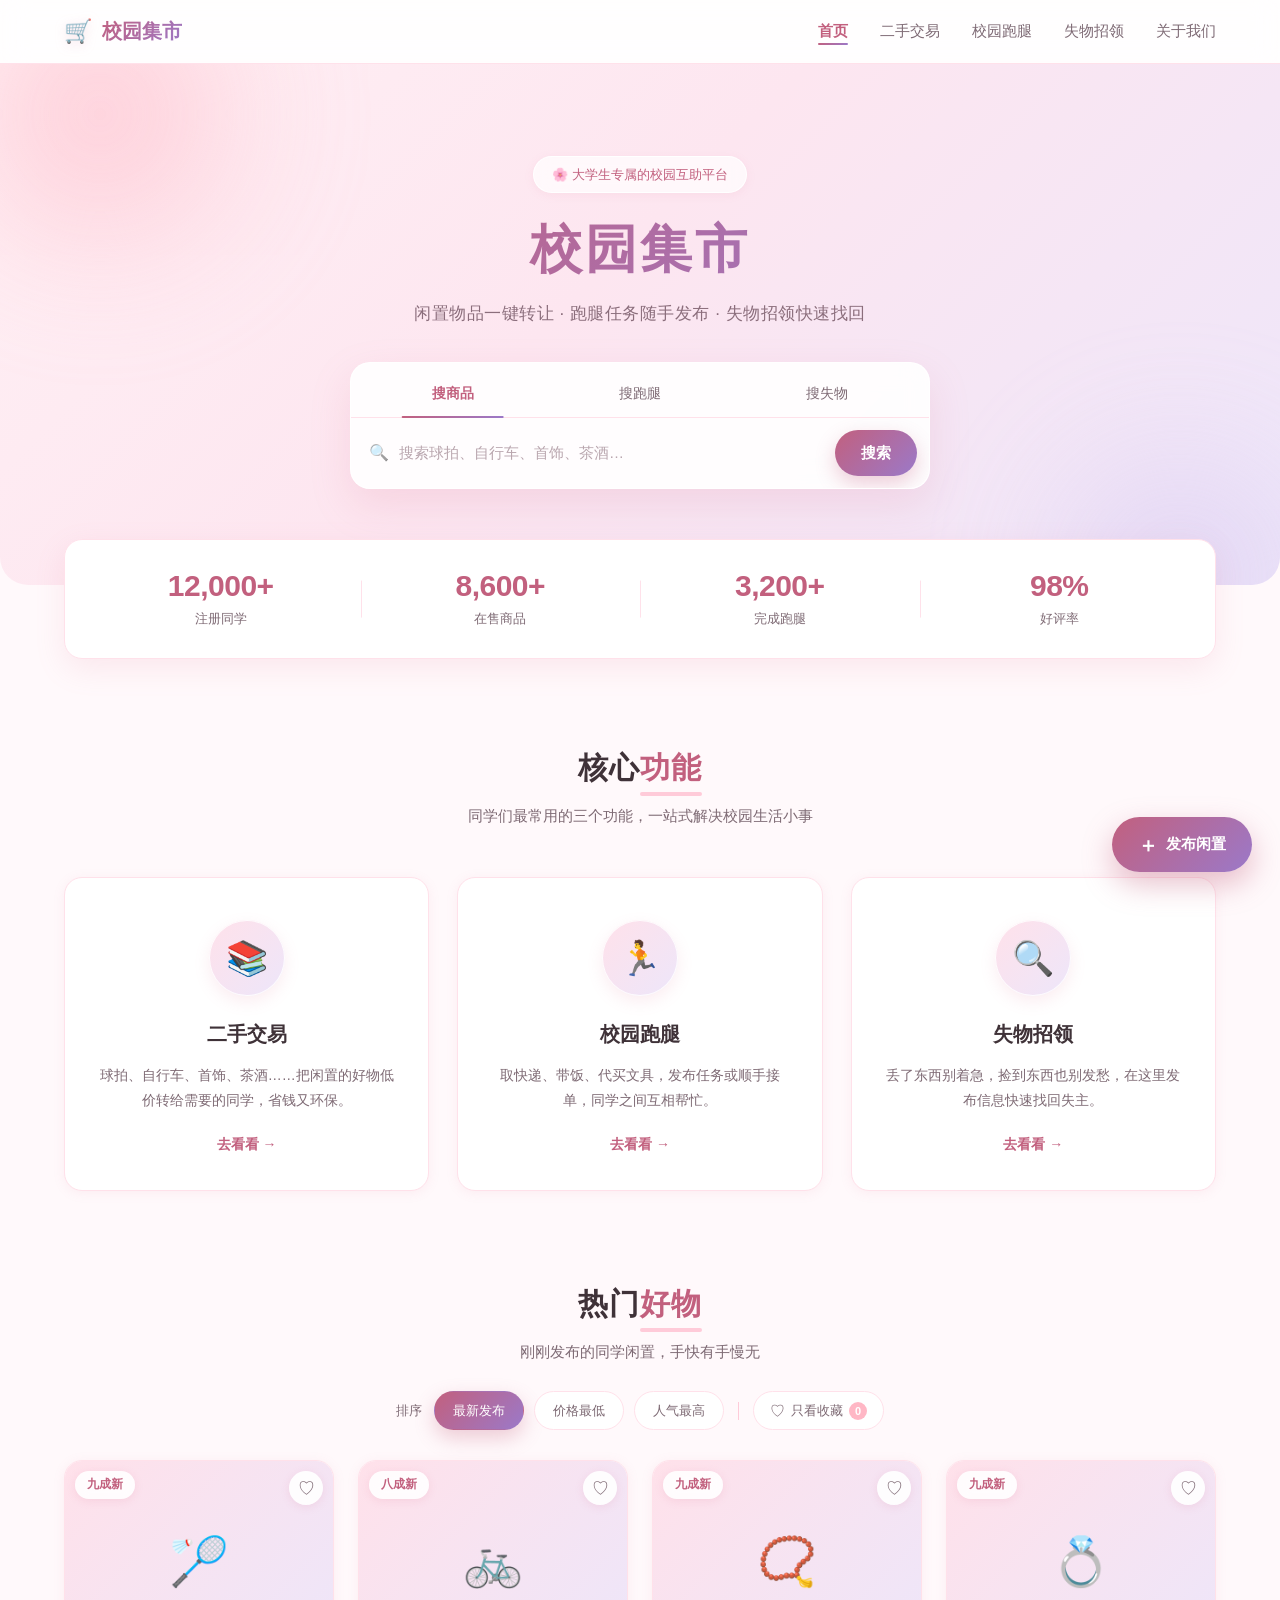
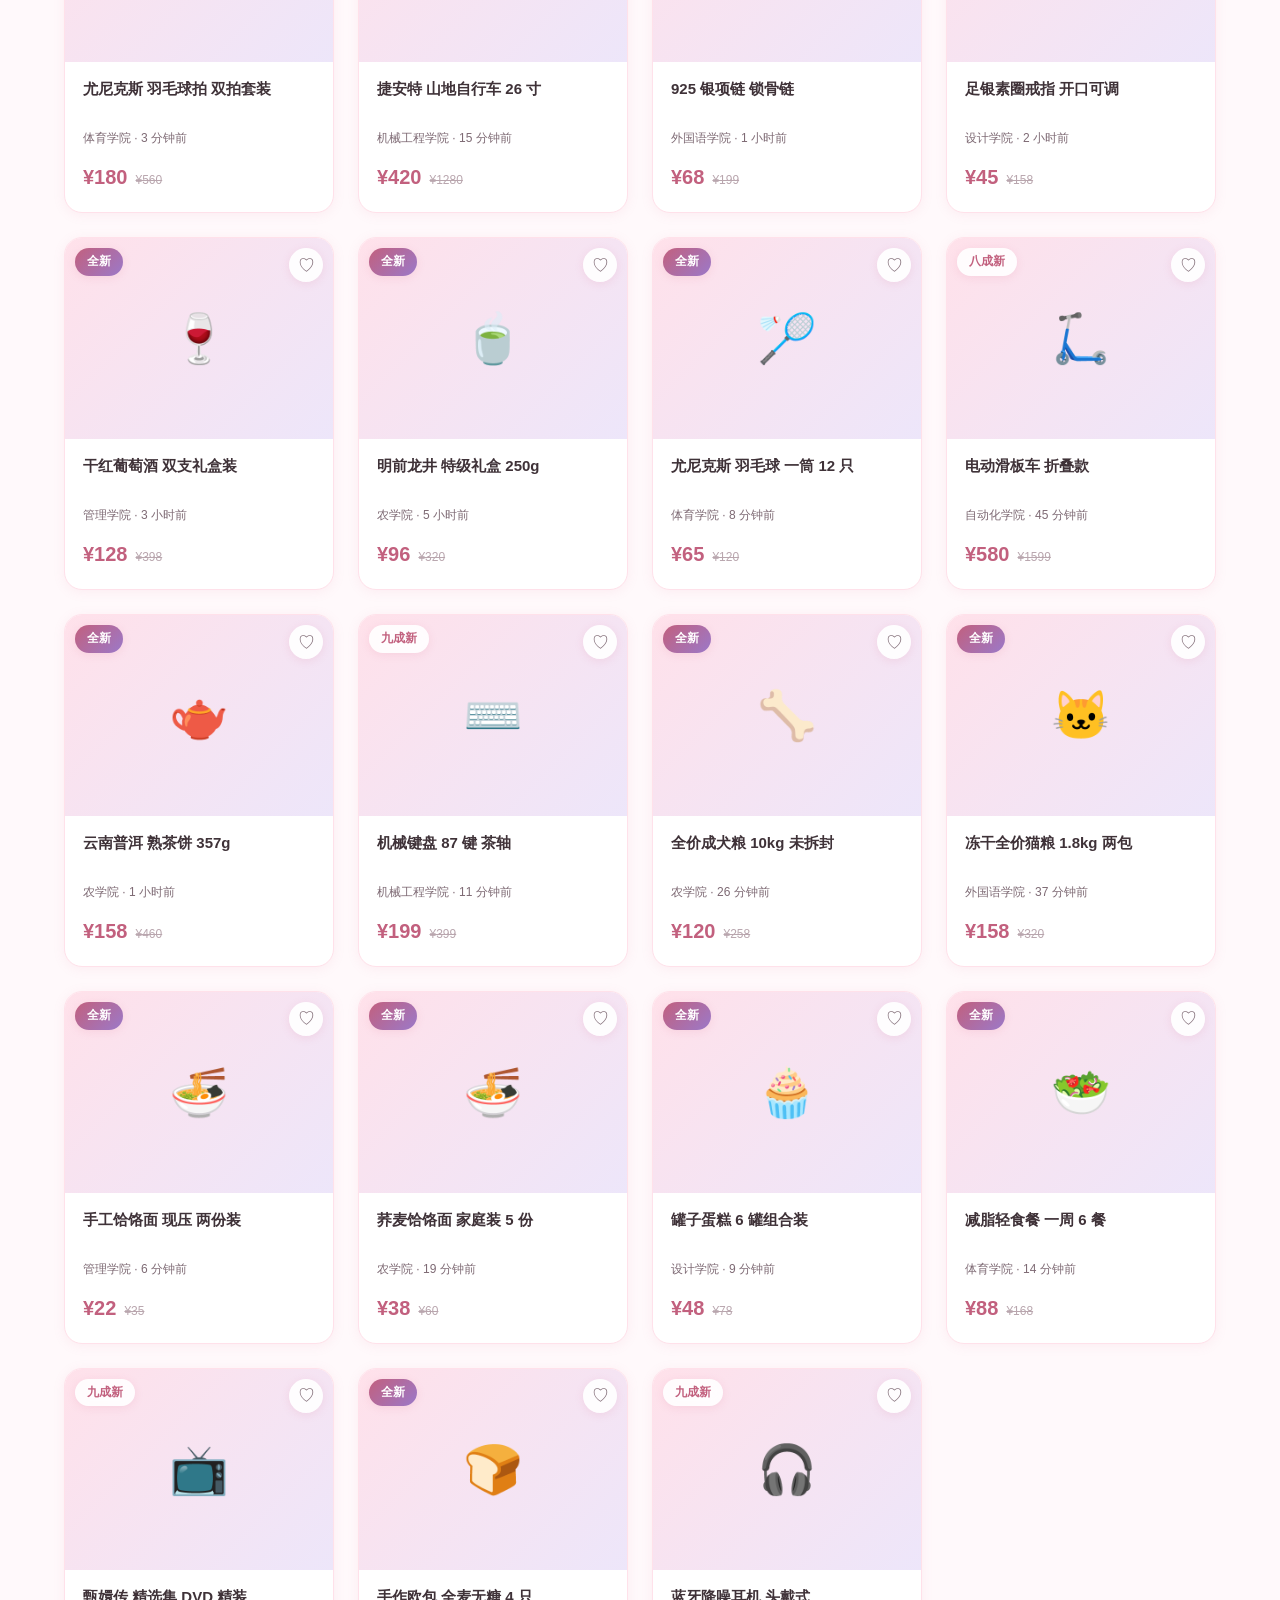
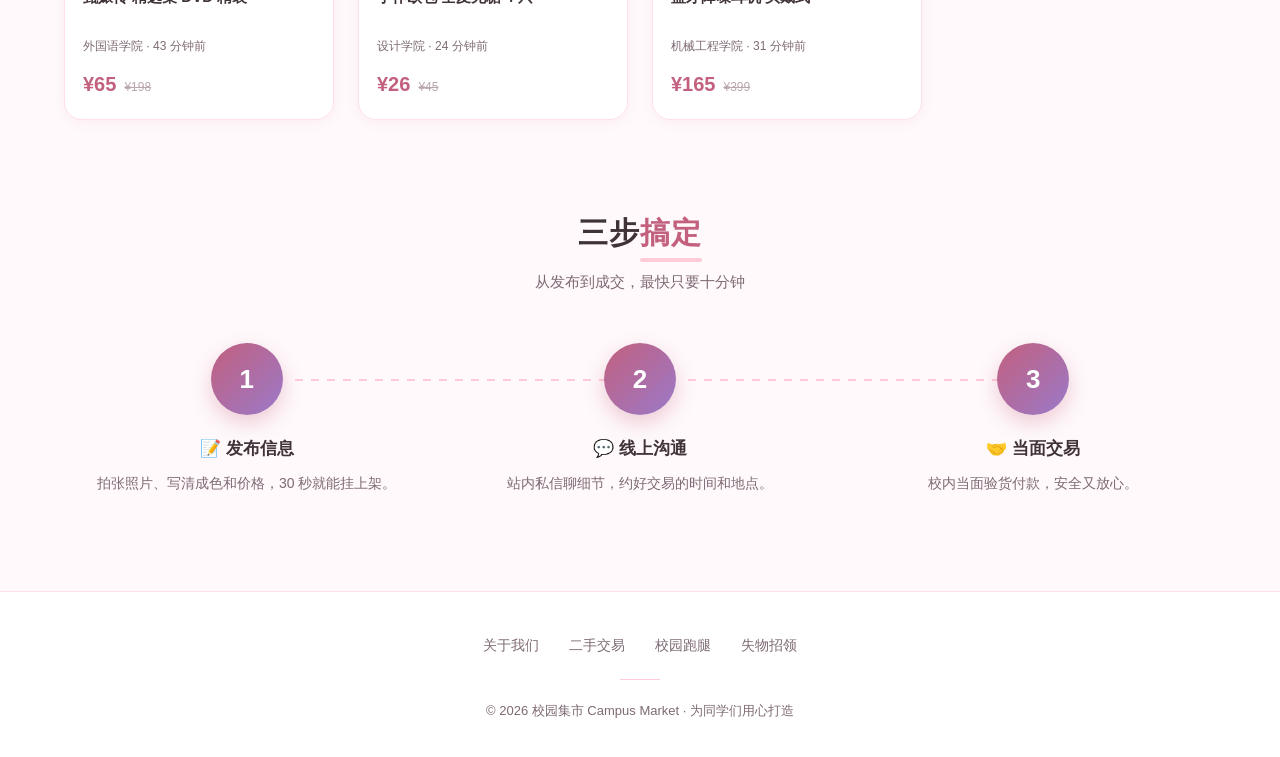
==== commit 5985849d: "校园集市：二手交易 / 校园跑腿 / 失物招领" ====
--- a/index.html
+++ b/index.html
@@ -474,6 +474,216 @@
                         <div class="goods-foot">
                             <span class="goods-price">¥158</span>
                             <span class="goods-origin">¥460</span>
+                        </div>
+                    </div>
+                </article>
+
+                <article class="goods-card"
+                         tabindex="0"
+                         aria-haspopup="dialog"
+                         data-id="demo-26"
+                         data-category="生活百货"
+                         data-time="11" data-price="199" data-hot="176"
+                         data-seller="渡"
+                         data-desc="换了静音轴，这把就闲置了。键帽无油不打滑，轴体手感一致，附原装数据线和键帽夹。宿舍码字、打游戏都合适。">
+                    <div class="goods-thumb">⌨️</div>
+                    <span class="goods-tag">九成新</span>
+                    <button type="button" class="fav-btn" aria-label="收藏" aria-pressed="false">♡</button>
+                    <div class="goods-body">
+                        <h3 class="goods-name">机械键盘 87 键 茶轴</h3>
+                        <p class="goods-meta">机械工程学院 · 11 分钟前</p>
+                        <div class="goods-foot">
+                            <span class="goods-price">¥199</span>
+                            <span class="goods-origin">¥399</span>
+                        </div>
+                    </div>
+                </article>
+
+                <article class="goods-card"
+                         tabindex="0"
+                         aria-haspopup="dialog"
+                         data-id="demo-27"
+                         data-category="生活百货"
+                         data-time="26" data-price="120" data-hot="143"
+                         data-seller="汤圆"
+                         data-desc="给家里狗子囤多了，后来换了粮吃不完。原袋密封没开封，保质期到明年三月。校内可以帮忙搬到宿舍楼下。">
+                    <div class="goods-thumb">🦴</div>
+                    <span class="goods-tag goods-tag--new">全新</span>
+                    <button type="button" class="fav-btn" aria-label="收藏" aria-pressed="false">♡</button>
+                    <div class="goods-body">
+                        <h3 class="goods-name">全价成犬粮 10kg 未拆封</h3>
+                        <p class="goods-meta">农学院 · 26 分钟前</p>
+                        <div class="goods-foot">
+                            <span class="goods-price">¥120</span>
+                            <span class="goods-origin">¥258</span>
+                        </div>
+                    </div>
+                </article>
+
+                <article class="goods-card"
+                         tabindex="0"
+                         aria-haspopup="dialog"
+                         data-id="demo-28"
+                         data-category="生活百货"
+                         data-time="37" data-price="158" data-hot="167"
+                         data-seller="韦韦"
+                         data-desc="我家猫挑食，这个牌子它闻都不闻。只拆过一包试口，剩下两包全新未拆，包装完好。有需要的猫友可以拿走。">
+                    <div class="goods-thumb">🐱</div>
+                    <span class="goods-tag goods-tag--new">全新</span>
+                    <button type="button" class="fav-btn" aria-label="收藏" aria-pressed="false">♡</button>
+                    <div class="goods-body">
+                        <h3 class="goods-name">冻干全价猫粮 1.8kg 两包</h3>
+                        <p class="goods-meta">外国语学院 · 37 分钟前</p>
+                        <div class="goods-foot">
+                            <span class="goods-price">¥158</span>
+                            <span class="goods-origin">¥320</span>
+                        </div>
+                    </div>
+                </article>
+
+                <article class="goods-card"
+                         tabindex="0"
+                         aria-haspopup="dialog"
+                         data-id="demo-29"
+                         data-category="食品小吃"
+                         data-time="6" data-price="22" data-hot="198"
+                         data-seller="晓丹"
+                         data-desc="老家寄来的荞麦面，家里自己压的饸饹，配羊汤最香。真空分装备好了，冷藏能放一周。宿舍有小锅就能煮，几分钟就好。">
+                    <div class="goods-thumb">🍜</div>
+                    <span class="goods-tag goods-tag--new">全新</span>
+                    <button type="button" class="fav-btn" aria-label="收藏" aria-pressed="false">♡</button>
+                    <div class="goods-body">
+                        <h3 class="goods-name">手工饸饹面 现压 两份装</h3>
+                        <p class="goods-meta">管理学院 · 6 分钟前</p>
+                        <div class="goods-foot">
+                            <span class="goods-price">¥22</span>
+                            <span class="goods-origin">¥35</span>
+                        </div>
+                    </div>
+                </article>
+
+                <article class="goods-card"
+                         tabindex="0"
+                         aria-haspopup="dialog"
+                         data-id="demo-30"
+                         data-category="食品小吃"
+                         data-time="19" data-price="38" data-hot="154"
+                         data-seller="晓峰"
+                         data-desc="自家面坊做的，纯荞麦不加白面，口感筋道不容易断。真空包装寄过来的，一直冷藏放着。带调料包，煮开就能吃。">
+                    <div class="goods-thumb">🍜</div>
+                    <span class="goods-tag goods-tag--new">全新</span>
+                    <button type="button" class="fav-btn" aria-label="收藏" aria-pressed="false">♡</button>
+                    <div class="goods-body">
+                        <h3 class="goods-name">荞麦饸饹面 家庭装 5 份</h3>
+                        <p class="goods-meta">农学院 · 19 分钟前</p>
+                        <div class="goods-foot">
+                            <span class="goods-price">¥38</span>
+                            <span class="goods-origin">¥60</span>
+                        </div>
+                    </div>
+                </article>
+
+                <article class="goods-card"
+                         tabindex="0"
+                         aria-haspopup="dialog"
+                         data-id="demo-31"
+                         data-category="食品小吃"
+                         data-time="9" data-price="48" data-hot="221"
+                         data-seller="怡怡欣"
+                         data-desc="自己做的，减糖配方不齁不腻。芋泥、抹茶、巧克力各两罐，密封罐装，冷藏能放三天。校内可以送到宿舍楼下。">
+                    <div class="goods-thumb">🧁</div>
+                    <span class="goods-tag goods-tag--new">全新</span>
+                    <button type="button" class="fav-btn" aria-label="收藏" aria-pressed="false">♡</button>
+                    <div class="goods-body">
+                        <h3 class="goods-name">罐子蛋糕 6 罐组合装</h3>
+                        <p class="goods-meta">设计学院 · 9 分钟前</p>
+                        <div class="goods-foot">
+                            <span class="goods-price">¥48</span>
+                            <span class="goods-origin">¥78</span>
+                        </div>
+                    </div>
+                </article>
+
+                <article class="goods-card"
+                         tabindex="0"
+                         aria-haspopup="dialog"
+                         data-id="demo-32"
+                         data-category="食品小吃"
+                         data-time="14" data-price="88" data-hot="189"
+                         data-seller="茜茜"
+                         data-desc="按食谱自己备的，鸡胸、糙米、西兰花，少油少盐。冷冻分装好了，微波炉热三分钟就能吃。这周要回家，转给需要的同学。">
+                    <div class="goods-thumb">🥗</div>
+                    <span class="goods-tag goods-tag--new">全新</span>
+                    <button type="button" class="fav-btn" aria-label="收藏" aria-pressed="false">♡</button>
+                    <div class="goods-body">
+                        <h3 class="goods-name">减脂轻食餐 一周 6 餐</h3>
+                        <p class="goods-meta">体育学院 · 14 分钟前</p>
+                        <div class="goods-foot">
+                            <span class="goods-price">¥88</span>
+                            <span class="goods-origin">¥168</span>
+                        </div>
+                    </div>
+                </article>
+
+                <article class="goods-card"
+                         tabindex="0"
+                         aria-haspopup="dialog"
+                         data-id="demo-33"
+                         data-category="生活百货"
+                         data-time="43" data-price="65" data-hot="132"
+                         data-seller="小轩怡"
+                         data-desc="毕业整理柜子翻出来的，整套精选集，碟片无划痕、播放正常。外盒右下角有一点点压痕，不影响使用。附赠的剧照明信片还在。">
+                    <div class="goods-thumb">📺</div>
+                    <span class="goods-tag">九成新</span>
+                    <button type="button" class="fav-btn" aria-label="收藏" aria-pressed="false">♡</button>
+                    <div class="goods-body">
+                        <h3 class="goods-name">甄嬛传 精选集 DVD 精装</h3>
+                        <p class="goods-meta">外国语学院 · 43 分钟前</p>
+                        <div class="goods-foot">
+                            <span class="goods-price">¥65</span>
+                            <span class="goods-origin">¥198</span>
+                        </div>
+                    </div>
+                </article>
+
+                <article class="goods-card"
+                         tabindex="0"
+                         aria-haspopup="dialog"
+                         data-id="demo-34"
+                         data-category="食品小吃"
+                         data-time="24" data-price="26" data-hot="205"
+                         data-seller="雅雅淇"
+                         data-desc="学校后门那家面包房做的，我一口气买多了。无糖无油的全麦欧包，冷冻能放很久，吃之前烤一下跟新出炉的一样。">
+                    <div class="goods-thumb">🍞</div>
+                    <span class="goods-tag goods-tag--new">全新</span>
+                    <button type="button" class="fav-btn" aria-label="收藏" aria-pressed="false">♡</button>
+                    <div class="goods-body">
+                        <h3 class="goods-name">手作欧包 全麦无糖 4 只</h3>
+                        <p class="goods-meta">设计学院 · 24 分钟前</p>
+                        <div class="goods-foot">
+                            <span class="goods-price">¥26</span>
+                            <span class="goods-origin">¥45</span>
+                        </div>
+                    </div>
+                </article>
+
+                <article class="goods-card"
+                         tabindex="0"
+                         aria-haspopup="dialog"
+                         data-id="demo-35"
+                         data-category="生活百货"
+                         data-time="31" data-price="165" data-hot="246"
+                         data-seller="嫣嫣"
+                         data-desc="换了入耳式的，这个头戴的就闲置了。降噪和续航都正常，耳罩没掉皮，附收纳盒和充电线。图书馆自习很合适。">
+                    <div class="goods-thumb">🎧</div>
+                    <span class="goods-tag">九成新</span>
+                    <button type="button" class="fav-btn" aria-label="收藏" aria-pressed="false">♡</button>
+                    <div class="goods-body">
+                        <h3 class="goods-name">蓝牙降噪耳机 头戴式</h3>
+                        <p class="goods-meta">机械工程学院 · 31 分钟前</p>
+                        <div class="goods-foot">
+                            <span class="goods-price">¥165</span>
+                            <span class="goods-origin">¥399</span>
                         </div>
                     </div>
                 </article>
